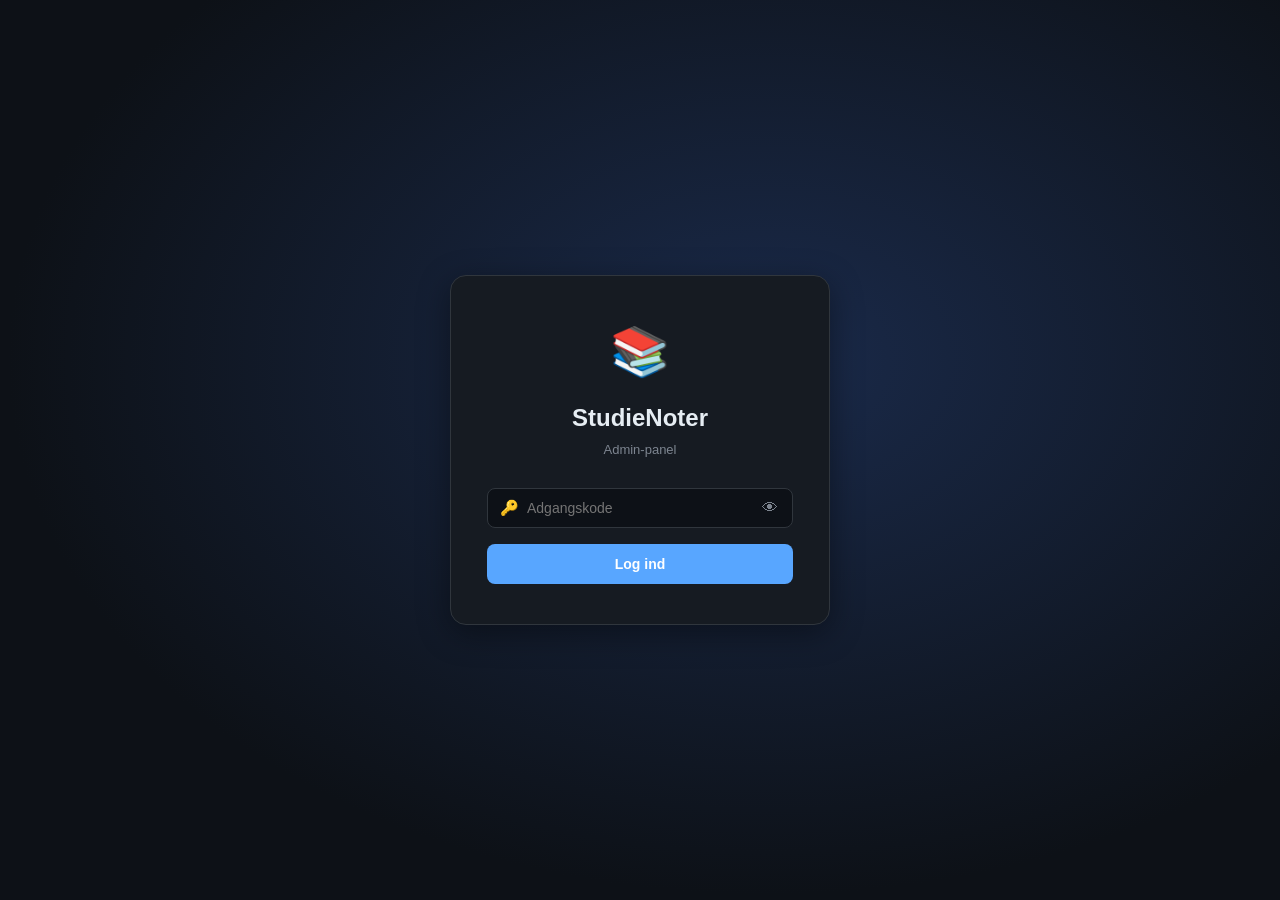
==== fagnoter/admin.html @ ea1ca8f3 "StudieNoter – fagnoter med analytics og admin-panel" ====
<!DOCTYPE html>
<html lang="da">
<head>
  <meta charset="UTF-8">
  <meta name="viewport" content="width=device-width, initial-scale=1.0">
  <title>StudieNoter Admin</title>
  <link rel="stylesheet" href="admin.css">
</head>
<body>

<!-- TOAST -->
<div id="toast-container"></div>

<!-- LOGIN -->
<div id="login-screen">
  <div class="login-bg"></div>
  <div class="login-card">
    <div class="login-icon">📚</div>
    <h1>StudieNoter</h1>
    <p>Admin-panel</p>
    <div class="login-field">
      <span class="field-icon">🔑</span>
      <input type="password" id="login-pass" placeholder="Adgangskode" autocomplete="current-password">
      <button id="toggle-pass" class="toggle-pass" type="button">👁</button>
    </div>
    <button id="login-btn">Log ind</button>
    <div id="login-error" class="login-error hidden">Forkert adgangskode – prøv igen</div>
  </div>
</div>

<!-- APP -->
<div id="app" class="hidden">

  <!-- HEADER -->
  <header class="topbar">
    <div class="topbar-left">
      <button id="menu-toggle" class="icon-btn" title="Menu">☰</button>
      <a href="index.html" class="brand">📚 <span>StudieNoter</span> <em>Admin</em></a>
    </div>
    <div class="topbar-right">
      <span id="note-count-badge" class="badge">0 noter</span>
      <a href="http://localhost:8080/fagnoter/index.html" target="_blank" class="topbar-btn">Siden ↗</a>
      <button id="btn-logout" class="topbar-btn">Log ud</button>
    </div>
  </header>

  <div class="layout">

    <!-- SIDEBAR -->
    <nav id="sidebar" class="sidebar">
      <div class="sidebar-section">
        <button class="nav-btn active" data-tab="add">
          <span class="nav-icon">✏️</span>
          <span class="nav-label">Tilføj note</span>
        </button>
        <button class="nav-btn" data-tab="notes">
          <span class="nav-icon">📋</span>
          <span class="nav-label">Mine noter</span>
          <span id="sidebar-count" class="nav-count">0</span>
        </button>
        <button class="nav-btn" data-tab="stats">
          <span class="nav-icon">📊</span>
          <span class="nav-label">Statistik</span>
        </button>
        <button class="nav-btn" data-tab="analytics">
          <span class="nav-icon">👁</span>
          <span class="nav-label">Besøgslog</span>
        </button>
        <button class="nav-btn" data-tab="settings">
          <span class="nav-icon">⚙️</span>
          <span class="nav-label">Indstillinger</span>
        </button>
      </div>

      <div class="sidebar-subjects">
        <p class="sidebar-heading">Hurtig-filter</p>
        <button class="subj-btn active" data-subject="all">Alle fag</button>
        <button class="subj-btn" data-subject="matematik" style="--c:#2563eb">🔢 Matematik</button>
        <button class="subj-btn" data-subject="dansk" style="--c:#059669">📖 Dansk</button>
        <button class="subj-btn" data-subject="engelsk" style="--c:#dc2626">🇬🇧 Engelsk</button>
        <button class="subj-btn" data-subject="tysk" style="--c:#b45309">🇩🇪 Tysk</button>
        <button class="subj-btn" data-subject="fysik-kemi" style="--c:#7c3aed">⚛️ Fysik/Kemi</button>
        <button class="subj-btn" data-subject="biologi" style="--c:#10b981">🌱 Biologi</button>
        <button class="subj-btn" data-subject="geografi" style="--c:#0891b2">🌍 Geografi</button>
        <button class="subj-btn" data-subject="historie" style="--c:#ea580c">📜 Historie</button>
        <button class="subj-btn" data-subject="samfundsfag" style="--c:#e11d48">🏛️ Samfundsfag</button>
        <button class="subj-btn" data-subject="informatik" style="--c:#475569">💻 Informatik</button>
      </div>
    </nav>

    <!-- MAIN -->
    <main class="main">

      <!-- ── TAB: TILFØJ ── -->
      <section id="tab-add" class="panel">
        <div class="panel-header">
          <div>
            <h2 id="form-heading">Ny note</h2>
            <p class="panel-sub">Udfyld felterne og gem – noten vises straks på siden</p>
          </div>
          <button id="btn-clear-form" class="ghost-btn">✕ Ryd formular</button>
        </div>

        <!-- META ROW -->
        <div class="meta-grid">
          <div class="field-group">
            <label>Fag</label>
            <select id="f-subject" class="field-select">
              <option value="matematik">🔢 Matematik</option>
              <option value="dansk">📖 Dansk</option>
              <option value="engelsk">🇬🇧 Engelsk</option>
              <option value="tysk">🇩🇪 Tysk</option>
              <option value="fysik-kemi">⚛️ Fysik/Kemi</option>
              <option value="biologi">🌱 Biologi</option>
              <option value="geografi">🌍 Geografi</option>
              <option value="historie">📜 Historie</option>
              <option value="samfundsfag">🏛️ Samfundsfag</option>
              <option value="informatik">💻 Informatik</option>
            </select>
          </div>
          <div class="field-group">
            <label>Niveau</label>
            <select id="f-level" class="field-select">
              <option value="0-3">🎒 0–3. klasse</option>
              <option value="4-6">📓 4–6. klasse</option>
              <option value="7-9">📖 7–9. klasse</option>
              <option value="10">🏫 10. klasse</option>
              <option value="gym">🎓 Gymnasium</option>
              <option value="uni">🏛️ Videregående</option>
            </select>
          </div>
          <div class="field-group" style="flex:3">
            <label>Titel</label>
            <input type="text" id="f-title" class="field-input" placeholder="F.eks. Pythagoras' sætning" maxlength="80">
          </div>
          <div class="field-group icon-group">
            <label>Ikon</label>
            <input type="text" id="f-icon" class="field-input icon-input" placeholder="📐" maxlength="4">
            <div class="icon-picker" id="icon-picker">
              <div class="icon-picker-grid" id="icon-grid"></div>
            </div>
          </div>
        </div>

        <div class="field-group">
          <label>Tags <small>(komma-separeret, f.eks. "geometri, trekant")</small></label>
          <input type="text" id="f-tags" class="field-input" placeholder="tag1, tag2, tag3">
        </div>

        <!-- SPLIT EDITOR -->
        <div class="editor-wrap">
          <div class="editor-pane">
            <div class="editor-header">
              <span>HTML-indhold</span>
              <div class="toolbar">
                <button class="tb" title="Definition-boks" data-insert="def">📘 Def</button>
                <button class="tb" title="Formel-boks" data-insert="formula">🧮 Formel</button>
                <button class="tb" title="Eksempel-boks" data-insert="example">💡 Eks</button>
                <div class="tb-sep"></div>
                <button class="tb" title="Fed tekst" data-insert="bold"><b>B</b></button>
                <button class="tb" title="Kursiv" data-insert="em"><i>I</i></button>
                <button class="tb" title="Afsnit" data-insert="p">¶</button>
                <button class="tb" title="Liste" data-insert="ul">≡</button>
                <div class="tb-sep"></div>
                <button class="tb tb-clear" id="tb-clear-body" title="Ryd indhold">✕</button>
              </div>
            </div>
            <textarea id="f-body" class="editor-textarea" placeholder="Brug toolbar-knapperne ovenfor til at indsætte bokse, eller skriv HTML direkte…" spellcheck="false"></textarea>
            <div class="editor-footer">
              <span id="char-count">0 tegn</span>
              <span id="line-count">0 linjer</span>
            </div>
          </div>

          <div class="preview-pane">
            <div class="editor-header">
              <span>Live forhåndsvisning</span>
              <div id="preview-subject-badge" class="preview-badge"></div>
            </div>
            <div id="preview-content" class="preview-content">
              <div class="preview-empty">
                <span>👀</span>
                <p>Forhåndsvisning vises her når du skriver indhold</p>
              </div>
            </div>
          </div>
        </div>

        <div class="save-row">
          <button id="btn-save-note" class="save-btn">
            <span class="save-btn-icon">💾</span>
            <span class="save-btn-text">Gem note</span>
          </button>
          <div id="save-status" class="save-status hidden"></div>
        </div>
      </section>

      <!-- ── TAB: NOTER ── -->
      <section id="tab-notes" class="panel hidden">
        <div class="panel-header">
          <div>
            <h2>Mine noter</h2>
            <p class="panel-sub" id="notes-subtitle">Alle dine tilføjede noter</p>
          </div>
          <div class="notes-actions">
            <div class="search-wrap">
              <span>🔍</span>
              <input type="search" id="notes-search" class="search-input" placeholder="Søg i noter…">
            </div>
            <button id="btn-export" class="ghost-btn">⬇ Eksporter JS</button>
          </div>
        </div>
        <div id="notes-list" class="notes-grid"></div>
      </section>

      <!-- ── TAB: STATISTIK ── -->
      <section id="tab-stats" class="panel hidden">
        <div class="panel-header">
          <div>
            <h2>Statistik</h2>
            <p class="panel-sub">Oversigt over dine noter per fag og niveau</p>
          </div>
        </div>
        <div id="stats-content"></div>
      </section>

      <!-- ── TAB: BESØGSLOG ── -->
      <section id="tab-analytics" class="panel hidden">
        <div class="panel-header">
          <div>
            <h2>Besøgslog</h2>
            <p class="panel-sub">Live data fra alle besøgende på siden</p>
          </div>
          <div style="display:flex;gap:8px;align-items:center">
            <span id="log-age" class="badge"></span>
            <button id="btn-refresh-log" class="ghost-btn">↺ Opdater</button>
            <button id="btn-clear-log" class="ghost-btn" style="color:var(--danger)">🗑 Ryd log</button>
          </div>
        </div>
        <div id="analytics-content">
          <div class="log-loading">Henter data…</div>
        </div>
      </section>

      <!-- ── TAB: INDSTILLINGER ── -->
      <section id="tab-settings" class="panel hidden">
        <div class="panel-header">
          <div>
            <h2>Indstillinger</h2>
            <p class="panel-sub">Administrer kode og data</p>
          </div>
        </div>
        <div class="settings-grid">
          <div class="settings-card">
            <h3>🔑 Skift adgangskode</h3>
            <div class="field-group"><label>Nuværende kode</label><input type="password" id="s-old" class="field-input"></div>
            <div class="field-group"><label>Ny kode</label><input type="password" id="s-new" class="field-input"></div>
            <div class="field-group"><label>Bekræft ny kode</label><input type="password" id="s-confirm" class="field-input"></div>
            <button id="btn-change-pass" class="primary-btn">Skift kode</button>
            <div id="pass-feedback" class="pass-feedback hidden"></div>
          </div>
          <div class="settings-card">
            <h3>🗄 Data</h3>
            <p class="settings-desc">Dine noter er gemt lokalt i browseren. Eksporter dem som backup.</p>
            <button id="btn-export2" class="ghost-btn" style="margin-bottom:10px">⬇ Eksporter alle noter</button>
            <hr style="border-color:var(--border);margin:16px 0">
            <h4 style="color:var(--danger);margin-bottom:8px">Farezone</h4>
            <button id="btn-clear-all" class="danger-btn">🗑 Slet alle egne noter</button>
          </div>
          <div class="settings-card">
            <h3>📎 Links</h3>
            <p class="settings-desc">Hurtig navigation til siden.</p>
            <a href="http://localhost:8080/fagnoter/index.html" target="_blank" class="link-item">📚 Åbn StudieNoter</a>
            <a href="http://localhost:8080/fagnoter/index.html" target="_blank" class="link-item">🎓 Matematik-noter</a>
          </div>
        </div>
      </section>

    </main>
  </div>
</div>

<script src="admin.js"></script>
</body>
</html>
---- fagnoter/admin.css ----
/* ── Reset & Base ───────────────────────────────────────────────────────── */
*, *::before, *::after { box-sizing: border-box; margin: 0; padding: 0; }

:root {
  --bg:       #0d1117;
  --surface:  #161b22;
  --surface2: #1c2128;
  --border:   #30363d;
  --text:     #e6edf3;
  --muted:    #7d8590;
  --accent:   #58a6ff;
  --accent2:  #3fb950;
  --danger:   #f85149;
  --warn:     #d29922;
  --radius:   10px;
  --shadow:   0 8px 32px rgba(0,0,0,.4);
}

body {
  font-family: -apple-system, BlinkMacSystemFont, 'Segoe UI', sans-serif;
  font-size: 14px;
  background: var(--bg);
  color: var(--text);
  min-height: 100vh;
  line-height: 1.5;
}

/* ── Toast ──────────────────────────────────────────────────────────────── */
#toast-container {
  position: fixed;
  bottom: 24px;
  right: 24px;
  z-index: 9999;
  display: flex;
  flex-direction: column;
  gap: 8px;
  pointer-events: none;
}
.toast {
  padding: 12px 20px;
  border-radius: var(--radius);
  font-size: 13px;
  font-weight: 500;
  max-width: 340px;
  animation: slideIn .25s ease;
  pointer-events: all;
  box-shadow: var(--shadow);
}
.toast-ok  { background: #0d2d1a; border: 1px solid #238636; color: #3fb950; }
.toast-err { background: #2d0e0e; border: 1px solid #da3633; color: #f85149; }
.toast-info{ background: #0c1d2d; border: 1px solid #1f6feb; color: #58a6ff; }
@keyframes slideIn { from { opacity:0; transform:translateY(12px); } }

/* ── Login ──────────────────────────────────────────────────────────────── */
#login-screen {
  position: fixed; inset: 0;
  display: flex; align-items: center; justify-content: center;
  z-index: 100;
}
.login-bg {
  position: absolute; inset: 0;
  background: radial-gradient(ellipse at 60% 40%, #1a2a4a 0%, #0d1117 70%);
}
.login-card {
  position: relative;
  width: 380px;
  background: var(--surface);
  border: 1px solid var(--border);
  border-radius: 16px;
  padding: 40px 36px;
  box-shadow: var(--shadow);
  text-align: center;
  animation: fadeUp .4s ease;
}
@keyframes fadeUp { from { opacity:0; transform:translateY(20px); } }
.login-icon { font-size: 3rem; margin-bottom: 12px; display: block; }
.login-card h1 { font-size: 1.5rem; font-weight: 700; margin-bottom: 4px; }
.login-card p  { color: var(--muted); font-size: 13px; margin-bottom: 28px; }
.login-field {
  display: flex; align-items: center;
  background: var(--bg);
  border: 1px solid var(--border);
  border-radius: 8px;
  padding: 0 12px;
  margin-bottom: 12px;
  transition: border-color .2s;
}
.login-field:focus-within { border-color: var(--accent); }
.field-icon  { font-size: 15px; flex-shrink: 0; }
.toggle-pass { background:none; border:none; cursor:pointer; font-size:16px; padding:2px; color:var(--muted); }
.login-field input {
  flex: 1; background: none; border: none; outline: none;
  color: var(--text); font-size: 14px; padding: 11px 8px;
}
#login-btn {
  width: 100%; padding: 12px; border: none; border-radius: 8px;
  background: var(--accent); color: #fff;
  font-weight: 700; font-size: 14px; cursor: pointer;
  transition: opacity .2s, transform .1s;
  margin-top: 4px;
}
#login-btn:hover { opacity: .9; }
#login-btn:active { transform: scale(.98); }
.login-error {
  margin-top: 12px; padding: 8px 12px;
  background: #2d0e0e; border-radius: 6px;
  color: var(--danger); font-size: 12px;
}

/* ── App Shell ──────────────────────────────────────────────────────────── */
#app { display: flex; flex-direction: column; min-height: 100vh; }

/* ── Topbar ─────────────────────────────────────────────────────────────── */
.topbar {
  height: 52px; display: flex; align-items: center; justify-content: space-between;
  padding: 0 16px;
  background: var(--surface);
  border-bottom: 1px solid var(--border);
  position: sticky; top: 0; z-index: 50;
}
.topbar-left { display: flex; align-items: center; gap: 12px; }
.icon-btn {
  width: 32px; height: 32px; display: flex; align-items: center; justify-content: center;
  background: none; border: none; cursor: pointer; color: var(--muted);
  border-radius: 6px; font-size: 16px; transition: background .15s;
}
.icon-btn:hover { background: var(--surface2); }
.brand {
  text-decoration: none; color: var(--text); font-weight: 700; font-size: 15px;
  display: flex; align-items: center; gap: 6px;
}
.brand em { font-style: normal; font-size: 11px; padding: 2px 8px; background: var(--accent); color: #fff; border-radius: 20px; font-weight: 600; }
.topbar-right { display: flex; align-items: center; gap: 8px; }
.badge {
  font-size: 11px; padding: 3px 10px; background: var(--surface2);
  border: 1px solid var(--border); border-radius: 20px; color: var(--muted);
}
.topbar-btn {
  font-size: 12px; padding: 5px 12px; border-radius: 6px;
  border: 1px solid var(--border); background: none;
  color: var(--text); cursor: pointer; text-decoration: none;
  transition: background .15s;
}
.topbar-btn:hover { background: var(--surface2); }

/* ── Layout ─────────────────────────────────────────────────────────────── */
.layout { display: flex; flex: 1; overflow: hidden; height: calc(100vh - 52px); }

/* ── Sidebar ────────────────────────────────────────────────────────────── */
.sidebar {
  width: 220px; flex-shrink: 0;
  background: var(--surface);
  border-right: 1px solid var(--border);
  overflow-y: auto;
  display: flex; flex-direction: column;
  padding: 12px 8px;
  gap: 4px;
  transition: transform .25s;
}
.sidebar-section { display: flex; flex-direction: column; gap: 2px; margin-bottom: 16px; }
.nav-btn {
  display: flex; align-items: center; gap: 10px;
  padding: 8px 10px; border-radius: 8px;
  background: none; border: none; color: var(--muted);
  cursor: pointer; font-size: 13px; text-align: left; width: 100%;
  transition: all .15s;
}
.nav-btn:hover { background: var(--surface2); color: var(--text); }
.nav-btn.active { background: rgba(88,166,255,.12); color: var(--accent); }
.nav-icon  { font-size: 16px; flex-shrink: 0; }
.nav-label { flex: 1; font-weight: 500; }
.nav-count {
  font-size: 11px; min-width: 20px; height: 20px;
  display: flex; align-items: center; justify-content: center;
  background: var(--accent); color: #fff; border-radius: 10px; font-weight: 700;
}
.sidebar-heading { font-size: 10px; font-weight: 700; color: var(--muted); letter-spacing: .08em; text-transform: uppercase; padding: 4px 10px 8px; }
.sidebar-subjects { display: flex; flex-direction: column; gap: 2px; }
.subj-btn {
  padding: 6px 10px; border-radius: 6px; border: none;
  background: none; color: var(--muted); cursor: pointer;
  font-size: 12px; text-align: left; width: 100%;
  transition: all .15s;
}
.subj-btn:hover { background: var(--surface2); color: var(--text); }
.subj-btn.active { background: color-mix(in srgb, var(--c, var(--accent)) 15%, transparent); color: color-mix(in srgb, var(--c, var(--accent)) 100%, white 20%); font-weight: 600; }

/* ── Main ───────────────────────────────────────────────────────────────── */
.main { flex: 1; overflow-y: auto; padding: 24px; }

/* ── Panel ──────────────────────────────────────────────────────────────── */
.panel { max-width: 1100px; margin: 0 auto; }
.panel-header {
  display: flex; align-items: flex-start; justify-content: space-between;
  margin-bottom: 24px; gap: 16px; flex-wrap: wrap;
}
.panel-header h2 { font-size: 1.25rem; font-weight: 700; }
.panel-sub { color: var(--muted); font-size: 12px; margin-top: 3px; }

/* ── Form Fields ────────────────────────────────────────────────────────── */
.meta-grid {
  display: flex; gap: 12px; flex-wrap: wrap; margin-bottom: 14px;
}
.field-group { display: flex; flex-direction: column; gap: 5px; min-width: 120px; flex: 1; }
.field-group label { font-size: 12px; font-weight: 600; color: var(--muted); }
.field-group label small { font-weight: 400; font-size: 11px; }
.field-input, .field-select {
  background: var(--surface);
  border: 1px solid var(--border);
  border-radius: 8px;
  color: var(--text);
  padding: 8px 11px;
  font-size: 13px;
  font-family: inherit;
  width: 100%;
  transition: border-color .2s;
}
.field-input:focus, .field-select:focus {
  outline: none; border-color: var(--accent);
}
.field-select { cursor: pointer; }
.icon-group { position: relative; max-width: 90px; flex: 0 0 90px; }
.icon-input { font-size: 18px; text-align: center; cursor: pointer; }
.icon-picker {
  position: absolute; top: 100%; left: 0; z-index: 30;
  background: var(--surface2);
  border: 1px solid var(--border);
  border-radius: 10px;
  padding: 10px;
  box-shadow: var(--shadow);
  display: none;
  width: 220px;
}
.icon-picker.open { display: block; }
.icon-picker-grid {
  display: grid; grid-template-columns: repeat(7, 1fr); gap: 4px;
}
.icon-opt {
  font-size: 18px; padding: 5px; border-radius: 6px;
  border: none; background: none; cursor: pointer;
  text-align: center; line-height: 1; transition: background .1s;
}
.icon-opt:hover { background: var(--border); }

/* ── Split Editor ───────────────────────────────────────────────────────── */
.editor-wrap {
  display: grid; grid-template-columns: 1fr 1fr; gap: 12px;
  margin: 14px 0;
  border: 1px solid var(--border);
  border-radius: var(--radius);
  overflow: hidden;
}
.editor-pane, .preview-pane {
  display: flex; flex-direction: column;
  min-height: 340px;
}
.editor-pane { border-right: 1px solid var(--border); }
.editor-header {
  display: flex; align-items: center; justify-content: space-between;
  padding: 8px 12px;
  background: var(--surface);
  border-bottom: 1px solid var(--border);
  font-size: 11px; font-weight: 600;
  color: var(--muted); text-transform: uppercase; letter-spacing: .06em;
}
.toolbar { display: flex; align-items: center; gap: 3px; }
.tb {
  padding: 4px 8px; border-radius: 5px; border: none;
  background: none; color: var(--muted); cursor: pointer;
  font-size: 11px; font-weight: 600; transition: all .1s;
}
.tb:hover { background: var(--border); color: var(--text); }
.tb-sep { width: 1px; height: 14px; background: var(--border); margin: 0 3px; }
.tb-clear:hover { background: rgba(248,81,73,.15); color: var(--danger); }
.editor-textarea {
  flex: 1; padding: 14px; background: var(--bg);
  border: none; outline: none; resize: none;
  color: var(--text); font-family: 'Consolas', 'Monaco', monospace;
  font-size: 12.5px; line-height: 1.7;
}
.editor-footer {
  padding: 5px 12px; display: flex; gap: 16px;
  background: var(--surface); border-top: 1px solid var(--border);
  font-size: 11px; color: var(--muted);
}
.preview-content {
  flex: 1; padding: 16px; background: var(--bg); overflow-y: auto;
}
.preview-empty {
  height: 100%; display: flex; flex-direction: column;
  align-items: center; justify-content: center; gap: 8px;
  color: var(--muted); font-size: 13px; text-align: center;
}
.preview-empty span { font-size: 2rem; }
.preview-badge {
  font-size: 11px; padding: 2px 8px; border-radius: 20px;
  background: var(--surface2); color: var(--muted);
}

/* ── Save Row ───────────────────────────────────────────────────────────── */
.save-row { display: flex; align-items: center; gap: 14px; margin-top: 16px; }
.save-btn {
  display: flex; align-items: center; gap: 8px;
  padding: 11px 28px; border: none; border-radius: 8px;
  background: var(--accent); color: #fff;
  font-weight: 700; font-size: 14px; cursor: pointer;
  transition: opacity .15s, transform .1s;
}
.save-btn:hover { opacity: .9; }
.save-btn:active { transform: scale(.98); }
.save-status {
  font-size: 13px; padding: 6px 14px; border-radius: 6px;
  font-weight: 500;
}
.save-status.ok  { background:#0d2d1a; color:var(--accent2); border:1px solid #238636; }
.save-status.err { background:#2d0e0e; color:var(--danger);  border:1px solid #da3633; }

/* ── Buttons ────────────────────────────────────────────────────────────── */
.ghost-btn {
  padding: 7px 14px; border-radius: 7px; border: 1px solid var(--border);
  background: none; color: var(--text); cursor: pointer; font-size: 12px;
  transition: background .15s;
}
.ghost-btn:hover { background: var(--surface2); }
.primary-btn {
  padding: 9px 18px; border-radius: 7px; border: none;
  background: var(--accent); color: #fff; font-weight: 600;
  cursor: pointer; font-size: 13px; transition: opacity .15s;
}
.primary-btn:hover { opacity: .9; }
.danger-btn {
  padding: 9px 18px; border-radius: 7px; border: none;
  background: rgba(248,81,73,.12); color: var(--danger); font-weight: 600;
  border: 1px solid rgba(248,81,73,.3);
  cursor: pointer; font-size: 13px; transition: background .15s;
}
.danger-btn:hover { background: rgba(248,81,73,.2); }

/* ── Notes Grid ─────────────────────────────────────────────────────────── */
.notes-actions { display: flex; align-items: center; gap: 10px; }
.search-wrap {
  display: flex; align-items: center; gap: 8px;
  background: var(--surface);
  border: 1px solid var(--border);
  border-radius: 8px;
  padding: 0 10px;
  transition: border-color .2s;
}
.search-wrap:focus-within { border-color: var(--accent); }
.search-input {
  background: none; border: none; outline: none;
  color: var(--text); padding: 7px 0; font-size: 13px; width: 200px;
}
.notes-grid { display: flex; flex-direction: column; gap: 8px; }
.note-card {
  display: flex; align-items: center; gap: 14px;
  background: var(--surface); border: 1px solid var(--border);
  border-radius: 10px; padding: 12px 16px;
  transition: border-color .15s;
}
.note-card:hover { border-color: var(--accent); }
.note-icon { font-size: 1.5rem; flex-shrink: 0; }
.note-body { flex: 1; min-width: 0; }
.note-title { font-weight: 600; white-space: nowrap; overflow: hidden; text-overflow: ellipsis; }
.note-meta { font-size: 12px; color: var(--muted); margin-top: 2px; display: flex; gap: 8px; flex-wrap: wrap; }
.subj-pill {
  padding: 1px 8px; border-radius: 20px; font-size: 11px; font-weight: 600;
  background: color-mix(in srgb, var(--c, var(--accent)) 15%, transparent);
  color: color-mix(in srgb, var(--c, var(--accent)) 100%, white 20%);
}
.note-actions { display: flex; gap: 6px; flex-shrink: 0; }
.note-btn {
  padding: 5px 12px; border-radius: 6px; border: 1px solid var(--border);
  background: none; color: var(--text); cursor: pointer; font-size: 11px;
  transition: background .1s;
}
.note-btn:hover { background: var(--surface2); }
.note-btn-del { border-color: rgba(248,81,73,.3); color: var(--danger); }
.note-btn-del:hover { background: rgba(248,81,73,.12); }
.notes-empty {
  text-align: center; padding: 60px 20px; color: var(--muted);
}
.notes-empty span { font-size: 2.5rem; display: block; margin-bottom: 12px; }

/* ── Stats ──────────────────────────────────────────────────────────────── */
.stat-cards { display: grid; grid-template-columns: repeat(auto-fill, minmax(180px, 1fr)); gap: 12px; margin-bottom: 24px; }
.stat-card {
  background: var(--surface); border: 1px solid var(--border); border-radius: 10px;
  padding: 16px; display: flex; flex-direction: column; gap: 4px;
  border-left: 3px solid var(--c, var(--accent));
}
.stat-card-icon { font-size: 1.3rem; }
.stat-card-num  { font-size: 1.5rem; font-weight: 800; line-height: 1; }
.stat-card-label{ font-size: 12px; color: var(--muted); }
.stat-bar-row { display: flex; flex-direction: column; gap: 8px; }
.stat-bar-item { display: flex; align-items: center; gap: 10px; }
.stat-bar-label { font-size: 12px; width: 120px; flex-shrink: 0; color: var(--muted); }
.stat-bar-track { flex: 1; height: 6px; background: var(--surface2); border-radius: 3px; overflow: hidden; }
.stat-bar-fill  { height: 100%; border-radius: 3px; background: var(--c, var(--accent)); transition: width .4s ease; }
.stat-bar-num   { font-size: 11px; width: 24px; text-align: right; color: var(--muted); }

/* ── Settings ───────────────────────────────────────────────────────────── */
.settings-grid { display: grid; grid-template-columns: repeat(auto-fill, minmax(300px, 1fr)); gap: 16px; }
.settings-card {
  background: var(--surface); border: 1px solid var(--border);
  border-radius: 12px; padding: 20px; display: flex; flex-direction: column; gap: 12px;
}
.settings-card h3 { font-size: 14px; font-weight: 700; }
.settings-card h4 { font-size: 13px; font-weight: 600; }
.settings-desc { font-size: 12px; color: var(--muted); }
.pass-feedback { padding: 8px 12px; border-radius: 6px; font-size: 12px; }
.pass-feedback.ok  { background:#0d2d1a; color:var(--accent2); }
.pass-feedback.err { background:#2d0e0e; color:var(--danger); }
.link-item {
  display: block; padding: 8px 12px; border-radius: 7px;
  border: 1px solid var(--border); color: var(--accent);
  text-decoration: none; font-size: 13px;
  transition: background .15s;
}
.link-item:hover { background: var(--surface2); }

/* ── Utilities ──────────────────────────────────────────────────────────── */
.hidden { display: none !important; }

/* ── Scrollbar ──────────────────────────────────────────────────────────── */
::-webkit-scrollbar { width: 6px; }
::-webkit-scrollbar-track { background: transparent; }
::-webkit-scrollbar-thumb { background: var(--border); border-radius: 3px; }

/* ── Preview boxes (inherit from style.css) ─────────────────────────────── */
.preview-content .def-box {
  background: rgba(56,139,253,.08);
  border-left: 3px solid #388bfd;
  border-radius: 4px; padding: 10px 14px; margin: 8px 0; font-size: 13px;
}
.preview-content .formula-box {
  background: rgba(63,185,80,.08);
  border-left: 3px solid #3fb950;
  border-radius: 4px; padding: 10px 14px; margin: 8px 0;
  font-family: monospace; font-size: 13px;
}
.preview-content .example-box {
  background: rgba(210,153,34,.08);
  border-left: 3px solid #d29922;
  border-radius: 4px; padding: 10px 14px; margin: 8px 0; font-size: 13px;
}
.preview-content .ex-label {
  font-size: 10px; font-weight: 700; letter-spacing: .06em;
  background: #d29922; color: #0d1117;
  padding: 1px 6px; border-radius: 3px; margin-right: 8px;
}
.preview-content p { font-size: 13px; margin: 6px 0; }
.preview-content strong { font-weight: 700; }

/* ── Analytics ──────────────────────────────────────────────────────────── */
.log-loading, .log-empty {
  padding: 40px; text-align: center; color: var(--muted); font-size: 14px;
}
.log-error {
  padding: 20px; background: #2d0e0e; border: 1px solid #da3633;
  border-radius: 10px; color: var(--danger); font-size: 13px; line-height: 1.8;
}
.log-error code { display: block; margin-top: 8px; background: var(--bg); padding: 6px 10px; border-radius: 5px; color: var(--text); font-size: 12px; }
.analytics-grid { display: grid; grid-template-columns: 1fr 1fr; gap: 14px; }
.log-card {
  background: var(--surface); border: 1px solid var(--border);
  border-radius: 10px; padding: 16px;
}
.log-card h3 { font-size: 13px; font-weight: 700; margin-bottom: 14px; }
.no-data { color: var(--muted); font-size: 12px; font-style: italic; }

/* Day bars */
.day-bars { display: flex; align-items: flex-end; gap: 5px; height: 80px; }
.day-col  { display: flex; flex-direction: column; align-items: center; gap: 4px; flex: 1; }
.day-bar-wrap { flex: 1; display: flex; align-items: flex-end; width: 100%; }
.day-bar { width: 100%; background: var(--accent); border-radius: 3px 3px 0 0; min-height: 2px; transition: height .3s; }
.day-label { font-size: 9px; color: var(--muted); white-space: nowrap; }

/* Hour grid */
.hour-grid { display: grid; grid-template-columns: repeat(12, 1fr); gap: 3px; }
.hour-cell {
  aspect-ratio: 1; border-radius: 3px; font-size: 9px;
  display: flex; align-items: center; justify-content: center;
  color: var(--text); cursor: default;
}

/* Top list */
.top-list { display: flex; flex-direction: column; gap: 6px; }
.top-item { display: flex; align-items: center; gap: 8px; }
.top-rank { font-size: 11px; font-weight: 800; color: var(--muted); width: 16px; text-align: right; flex-shrink: 0; }
.top-name { flex: 1; font-size: 12px; overflow: hidden; text-overflow: ellipsis; white-space: nowrap; }
.top-num  { font-size: 11px; font-weight: 700; color: var(--accent); flex-shrink: 0; }

/* Event table */
.event-table { font-size: 12px; }
.event-row {
  display: grid;
  grid-template-columns: 90px 140px 1fr 60px 40px;
  padding: 6px 4px; border-bottom: 1px solid var(--border);
  gap: 8px; align-items: center;
}
.event-header { font-weight: 700; color: var(--muted); font-size: 10px; text-transform: uppercase; }
.event-time  { color: var(--muted); font-size: 11px; line-height: 1.4; }
.event-time small { font-size: 10px; }
.event-type  { font-size: 11px; }
.event-detail{ color: var(--text); overflow: hidden; text-overflow: ellipsis; white-space: nowrap; }
.event-sid   { font-family: monospace; font-size: 10px; color: var(--muted); }
.event-ua    { text-align: center; }

/* ── Responsive ─────────────────────────────────────────────────────────── */
@media (max-width: 800px) {
  .sidebar { position: fixed; left: 0; top: 52px; bottom: 0; z-index: 40; transform: translateX(-100%); }
  .sidebar.open { transform: translateX(0); }
  .editor-wrap { grid-template-columns: 1fr; }
  .editor-pane { border-right: none; border-bottom: 1px solid var(--border); }
  .meta-grid { flex-direction: column; }
  .settings-grid { grid-template-columns: 1fr; }
}
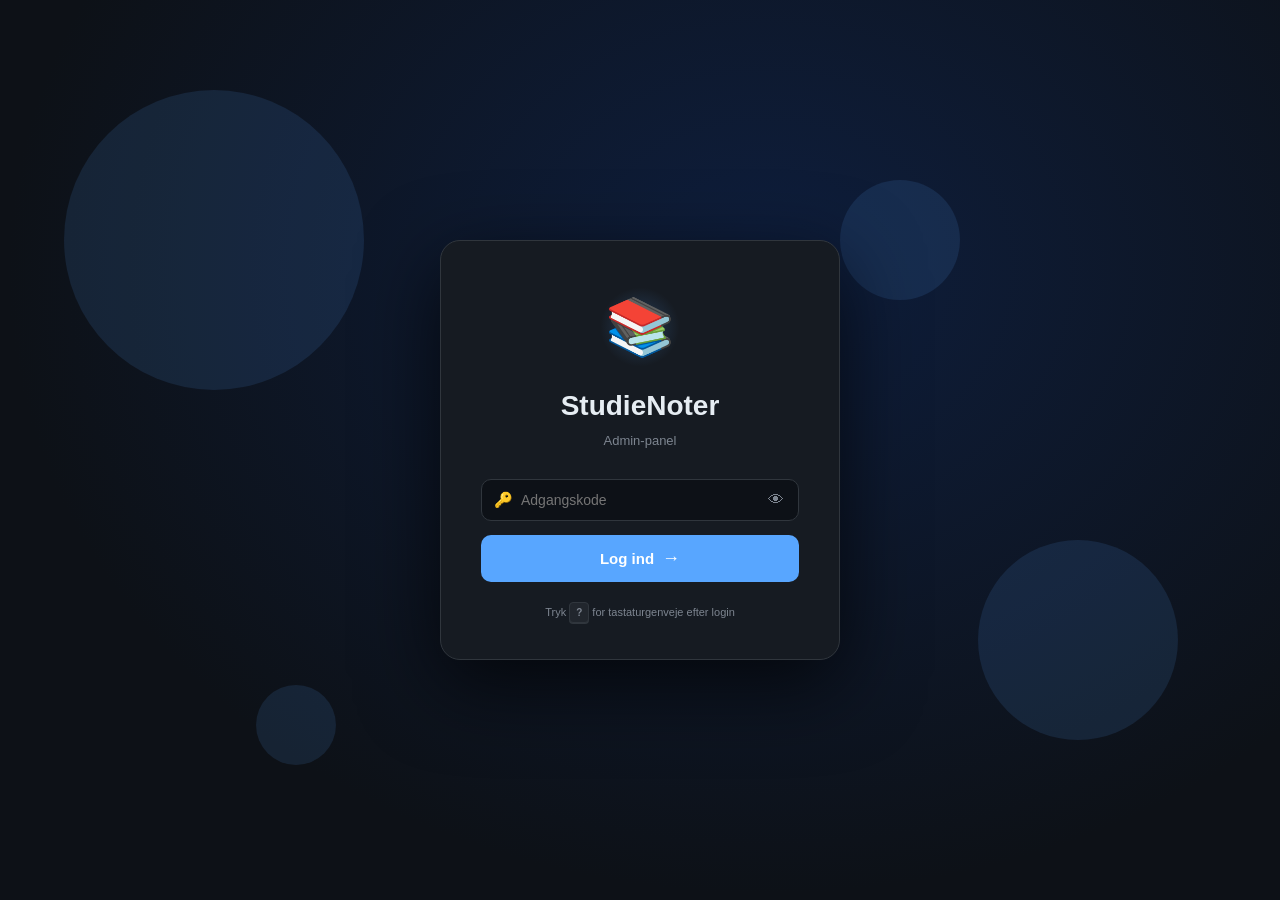
==== commit e700b951: "Opgraderet admin-panel og matematik 7-9 forklaringer" ====
--- a/fagnoter/admin.html
+++ b/fagnoter/admin.html
@@ -11,36 +11,108 @@
 <!-- TOAST -->
 <div id="toast-container"></div>
 
+<!-- KEYBOARD SHORTCUTS MODAL -->
+<div id="shortcuts-modal" class="modal-overlay hidden" onclick="closeShortcuts(event)">
+  <div class="modal-card shortcuts-card">
+    <div class="modal-header">
+      <h3>⌨️ Tastaturgenveje</h3>
+      <button class="modal-close" onclick="closeShortcutsBtn()">✕</button>
+    </div>
+    <div class="shortcuts-grid">
+      <div class="shortcut-group">
+        <div class="shortcut-group-title">Editor</div>
+        <div class="shortcut-item"><kbd>Ctrl</kbd><kbd>S</kbd><span>Gem note</span></div>
+        <div class="shortcut-item"><kbd>Ctrl</kbd><kbd>B</kbd><span>Fed tekst</span></div>
+        <div class="shortcut-item"><kbd>Ctrl</kbd><kbd>I</kbd><span>Kursiv</span></div>
+        <div class="shortcut-item"><kbd>Ctrl</kbd><kbd>P</kbd><span>Fullscreen preview</span></div>
+        <div class="shortcut-item"><kbd>Esc</kbd><span>Luk fullscreen</span></div>
+      </div>
+      <div class="shortcut-group">
+        <div class="shortcut-group-title">Navigation</div>
+        <div class="shortcut-item"><kbd>Ctrl</kbd><kbd>K</kbd><span>Command palette</span></div>
+        <div class="shortcut-item"><kbd>?</kbd><span>Vis genveje</span></div>
+        <div class="shortcut-item"><kbd>Ctrl</kbd><kbd>1</kbd><span>Dashboard</span></div>
+        <div class="shortcut-item"><kbd>Ctrl</kbd><kbd>2</kbd><span>Tilføj note</span></div>
+        <div class="shortcut-item"><kbd>Ctrl</kbd><kbd>3</kbd><span>Mine noter</span></div>
+      </div>
+    </div>
+  </div>
+</div>
+
+<!-- COMMAND PALETTE -->
+<div id="command-palette" class="modal-overlay hidden" onclick="closePalette(event)">
+  <div class="palette-card">
+    <div class="palette-search-wrap">
+      <span class="palette-icon">⌘</span>
+      <input type="text" id="palette-input" class="palette-input" placeholder="Søg noter, handlinger…" autocomplete="off">
+      <kbd class="palette-esc">Esc</kbd>
+    </div>
+    <div id="palette-results" class="palette-results"></div>
+  </div>
+</div>
+
+<!-- FULLSCREEN PREVIEW -->
+<div id="fullscreen-overlay" class="fullscreen-overlay hidden">
+  <div class="fullscreen-topbar">
+    <span id="fullscreen-title" class="fullscreen-title">Preview</span>
+    <button onclick="closeFullscreen()" class="fullscreen-close">✕ Luk <kbd>Esc</kbd></button>
+  </div>
+  <div id="fullscreen-content" class="fullscreen-content"></div>
+</div>
+
 <!-- LOGIN -->
 <div id="login-screen">
-  <div class="login-bg"></div>
+  <div class="login-bg">
+    <div class="login-particles">
+      <span></span><span></span><span></span><span></span><span></span>
+    </div>
+  </div>
   <div class="login-card">
-    <div class="login-icon">📚</div>
+    <div class="login-logo">
+      <span class="login-book">📚</span>
+      <div class="login-logo-glow"></div>
+    </div>
     <h1>StudieNoter</h1>
-    <p>Admin-panel</p>
+    <p class="login-sub">Admin-panel</p>
     <div class="login-field">
       <span class="field-icon">🔑</span>
       <input type="password" id="login-pass" placeholder="Adgangskode" autocomplete="current-password">
       <button id="toggle-pass" class="toggle-pass" type="button">👁</button>
     </div>
-    <button id="login-btn">Log ind</button>
+    <button id="login-btn" class="login-btn">
+      <span>Log ind</span>
+      <span class="login-btn-arrow">→</span>
+    </button>
     <div id="login-error" class="login-error hidden">Forkert adgangskode – prøv igen</div>
+    <p class="login-hint">Tryk <kbd>?</kbd> for tastaturgenveje efter login</p>
   </div>
 </div>
 
 <!-- APP -->
 <div id="app" class="hidden">
 
-  <!-- HEADER -->
+  <!-- TOPBAR -->
   <header class="topbar">
     <div class="topbar-left">
       <button id="menu-toggle" class="icon-btn" title="Menu">☰</button>
-      <a href="index.html" class="brand">📚 <span>StudieNoter</span> <em>Admin</em></a>
+      <a href="index.html" class="brand">
+        <span class="brand-icon">📚</span>
+        <span>Studie<strong>Noter</strong></span>
+        <em>Admin</em>
+      </a>
+    </div>
+    <div class="topbar-center">
+      <button class="palette-trigger" onclick="openPalette()" title="Ctrl+K">
+        <span>⌘ Søg noter og handlinger…</span>
+        <kbd>Ctrl K</kbd>
+      </button>
     </div>
     <div class="topbar-right">
+      <span id="draft-badge" class="draft-badge hidden">● Kladde gemt</span>
       <span id="note-count-badge" class="badge">0 noter</span>
-      <a href="http://localhost:8080/fagnoter/index.html" target="_blank" class="topbar-btn">Siden ↗</a>
-      <button id="btn-logout" class="topbar-btn">Log ud</button>
+      <a href="index.html" target="_blank" class="topbar-btn">↗ Se side</a>
+      <button class="icon-btn" title="Tastaturgenveje (?)" onclick="openShortcuts()">⌨️</button>
+      <button id="btn-logout" class="topbar-btn danger">Log ud</button>
     </div>
   </header>
 
@@ -49,7 +121,11 @@
     <!-- SIDEBAR -->
     <nav id="sidebar" class="sidebar">
       <div class="sidebar-section">
-        <button class="nav-btn active" data-tab="add">
+        <button class="nav-btn active" data-tab="dashboard">
+          <span class="nav-icon">🏠</span>
+          <span class="nav-label">Dashboard</span>
+        </button>
+        <button class="nav-btn" data-tab="add">
           <span class="nav-icon">✏️</span>
           <span class="nav-label">Tilføj note</span>
         </button>
@@ -86,19 +162,34 @@
         <button class="subj-btn" data-subject="samfundsfag" style="--c:#e11d48">🏛️ Samfundsfag</button>
         <button class="subj-btn" data-subject="informatik" style="--c:#475569">💻 Informatik</button>
       </div>
+
+      <div class="sidebar-footer">
+        <button class="quick-add-btn" onclick="switchTab('add')">
+          <span>+</span> Ny note
+        </button>
+      </div>
     </nav>
 
     <!-- MAIN -->
     <main class="main">
 
+      <!-- ── TAB: DASHBOARD ── -->
+      <section id="tab-dashboard" class="panel">
+        <div id="dashboard-content"></div>
+      </section>
+
       <!-- ── TAB: TILFØJ ── -->
-      <section id="tab-add" class="panel">
+      <section id="tab-add" class="panel hidden">
         <div class="panel-header">
           <div>
             <h2 id="form-heading">Ny note</h2>
-            <p class="panel-sub">Udfyld felterne og gem – noten vises straks på siden</p>
-          </div>
-          <button id="btn-clear-form" class="ghost-btn">✕ Ryd formular</button>
+            <p class="panel-sub">Udfyld felterne og tryk <kbd class="inline-kbd">Ctrl+S</kbd> for at gemme</p>
+          </div>
+          <div style="display:flex;gap:8px;align-items:center">
+            <span id="autosave-status" class="autosave-status hidden">💾 Kladde</span>
+            <button id="btn-fullscreen" class="ghost-btn" title="Ctrl+P" onclick="openFullscreen()">⛶ Fullscreen</button>
+            <button id="btn-clear-form" class="ghost-btn">✕ Ryd</button>
+          </div>
         </div>
 
         <!-- META ROW -->
@@ -142,45 +233,68 @@
           </div>
         </div>
 
-        <div class="field-group">
-          <label>Tags <small>(komma-separeret, f.eks. "geometri, trekant")</small></label>
-          <input type="text" id="f-tags" class="field-input" placeholder="tag1, tag2, tag3">
+        <div class="field-group" style="margin-bottom:14px">
+          <label>Tags <small>(komma-separeret)</small></label>
+          <input type="text" id="f-tags" class="field-input" placeholder="tag1, tag2, tag3" id="f-tags" list="tags-suggestions">
+          <datalist id="tags-suggestions"></datalist>
         </div>
 
         <!-- SPLIT EDITOR -->
         <div class="editor-wrap">
           <div class="editor-pane">
             <div class="editor-header">
-              <span>HTML-indhold</span>
+              <span class="editor-title">HTML-indhold</span>
               <div class="toolbar">
-                <button class="tb" title="Definition-boks" data-insert="def">📘 Def</button>
-                <button class="tb" title="Formel-boks" data-insert="formula">🧮 Formel</button>
-                <button class="tb" title="Eksempel-boks" data-insert="example">💡 Eks</button>
+                <div class="tb-group">
+                  <button class="tb tb-block" title="Definition-boks" data-insert="def">📘 Def</button>
+                  <button class="tb tb-block" title="Formel-boks" data-insert="formula">🧮 Formel</button>
+                  <button class="tb tb-block" title="Eksempel-boks" data-insert="example">💡 Eks</button>
+                </div>
                 <div class="tb-sep"></div>
-                <button class="tb" title="Fed tekst" data-insert="bold"><b>B</b></button>
-                <button class="tb" title="Kursiv" data-insert="em"><i>I</i></button>
-                <button class="tb" title="Afsnit" data-insert="p">¶</button>
-                <button class="tb" title="Liste" data-insert="ul">≡</button>
+                <div class="tb-group">
+                  <button class="tb" title="Tip (gul)" data-insert="tip">💡 Tip</button>
+                  <button class="tb" title="Advarsel (rød)" data-insert="warning">⚠️ Fejl</button>
+                  <button class="tb" title="Til eksamen (orange)" data-insert="exam">🎯 Eks</button>
+                  <button class="tb" title="Vidste du (grøn)" data-insert="funfact">🧠 Fun</button>
+                  <button class="tb" title="Husk (blå)" data-insert="note">📌 Husk</button>
+                </div>
                 <div class="tb-sep"></div>
-                <button class="tb tb-clear" id="tb-clear-body" title="Ryd indhold">✕</button>
+                <div class="tb-group">
+                  <button class="tb" title="Trin-for-trin" data-insert="steps">🔢 Trin</button>
+                  <button class="tb" title="Tabel" data-insert="table">▦ Tabel</button>
+                  <button class="tb" title="Afsnit" data-insert="p">¶ P</button>
+                </div>
+                <div class="tb-sep"></div>
+                <div class="tb-group">
+                  <button class="tb" title="Fed (Ctrl+B)" data-insert="bold"><b>B</b></button>
+                  <button class="tb" title="Kursiv (Ctrl+I)" data-insert="em"><i>I</i></button>
+                  <button class="tb" title="Liste" data-insert="ul">≡</button>
+                </div>
+                <div class="tb-sep"></div>
+                <button class="tb tb-clear" id="tb-clear-body" title="Ryd">✕</button>
               </div>
             </div>
-            <textarea id="f-body" class="editor-textarea" placeholder="Brug toolbar-knapperne ovenfor til at indsætte bokse, eller skriv HTML direkte…" spellcheck="false"></textarea>
+            <textarea id="f-body" class="editor-textarea" placeholder="Brug toolbar-knapperne ovenfor til at indsætte bokse, eller skriv HTML direkte…&#10;&#10;Ctrl+S for at gemme" spellcheck="false"></textarea>
             <div class="editor-footer">
               <span id="char-count">0 tegn</span>
+              <span id="word-count">0 ord</span>
               <span id="line-count">0 linjer</span>
+              <span class="editor-hint">Ctrl+B fed · Ctrl+I kursiv · Ctrl+S gem</span>
             </div>
           </div>
 
           <div class="preview-pane">
             <div class="editor-header">
-              <span>Live forhåndsvisning</span>
-              <div id="preview-subject-badge" class="preview-badge"></div>
+              <span class="editor-title">Live forhåndsvisning</span>
+              <div style="display:flex;align-items:center;gap:8px">
+                <div id="preview-subject-badge" class="preview-badge"></div>
+                <button class="tb" title="Fullscreen (Ctrl+P)" onclick="openFullscreen()">⛶</button>
+              </div>
             </div>
             <div id="preview-content" class="preview-content">
               <div class="preview-empty">
                 <span>👀</span>
-                <p>Forhåndsvisning vises her når du skriver indhold</p>
+                <p>Forhåndsvisning vises her<br>når du skriver indhold</p>
               </div>
             </div>
           </div>
@@ -190,6 +304,7 @@
           <button id="btn-save-note" class="save-btn">
             <span class="save-btn-icon">💾</span>
             <span class="save-btn-text">Gem note</span>
+            <kbd class="save-kbd">Ctrl+S</kbd>
           </button>
           <div id="save-status" class="save-status hidden"></div>
         </div>
@@ -205,9 +320,17 @@
           <div class="notes-actions">
             <div class="search-wrap">
               <span>🔍</span>
-              <input type="search" id="notes-search" class="search-input" placeholder="Søg i noter…">
-            </div>
-            <button id="btn-export" class="ghost-btn">⬇ Eksporter JS</button>
+              <input type="search" id="notes-search" class="search-input" placeholder="Søg noter…">
+            </div>
+            <select id="notes-sort" class="field-select" style="width:auto;padding:6px 10px;font-size:12px">
+              <option value="newest">Nyeste først</option>
+              <option value="oldest">Ældste først</option>
+              <option value="alpha">A–Z</option>
+              <option value="subject">Fag</option>
+            </select>
+            <button id="btn-export" class="ghost-btn">⬇ Eksporter</button>
+            <button id="btn-import-trigger" class="ghost-btn">⬆ Importer</button>
+            <input type="file" id="import-file" accept=".json" style="display:none">
           </div>
         </div>
         <div id="notes-list" class="notes-grid"></div>
@@ -229,11 +352,12 @@
         <div class="panel-header">
           <div>
             <h2>Besøgslog</h2>
-            <p class="panel-sub">Live data fra alle besøgende på siden</p>
+            <p class="panel-sub">Live data fra alle besøgende</p>
           </div>
           <div style="display:flex;gap:8px;align-items:center">
             <span id="log-age" class="badge"></span>
             <button id="btn-refresh-log" class="ghost-btn">↺ Opdater</button>
+            <button id="btn-export-csv" class="ghost-btn">⬇ CSV</button>
             <button id="btn-clear-log" class="ghost-btn" style="color:var(--danger)">🗑 Ryd log</button>
           </div>
         </div>
@@ -260,18 +384,39 @@
             <div id="pass-feedback" class="pass-feedback hidden"></div>
           </div>
           <div class="settings-card">
-            <h3>🗄 Data</h3>
-            <p class="settings-desc">Dine noter er gemt lokalt i browseren. Eksporter dem som backup.</p>
-            <button id="btn-export2" class="ghost-btn" style="margin-bottom:10px">⬇ Eksporter alle noter</button>
-            <hr style="border-color:var(--border);margin:16px 0">
-            <h4 style="color:var(--danger);margin-bottom:8px">Farezone</h4>
+            <h3>🗄 Data backup</h3>
+            <p class="settings-desc">Eksporter eller importer dine noter. Filformatet er JSON.</p>
+            <div class="settings-btn-row">
+              <button id="btn-export2" class="ghost-btn">⬇ Eksporter JSON</button>
+              <button id="btn-export-js" class="ghost-btn">⬇ Eksporter JS</button>
+            </div>
+            <div class="settings-import-area" id="import-drop-zone">
+              <span class="import-icon">⬆</span>
+              <p>Træk en JSON-fil hertil eller</p>
+              <button class="ghost-btn" onclick="document.getElementById('import-file2').click()">Vælg fil</button>
+              <input type="file" id="import-file2" accept=".json" style="display:none">
+            </div>
+            <hr class="settings-hr">
+            <h4 class="danger-label">Farezone</h4>
             <button id="btn-clear-all" class="danger-btn">🗑 Slet alle egne noter</button>
           </div>
           <div class="settings-card">
-            <h3>📎 Links</h3>
-            <p class="settings-desc">Hurtig navigation til siden.</p>
-            <a href="http://localhost:8080/fagnoter/index.html" target="_blank" class="link-item">📚 Åbn StudieNoter</a>
-            <a href="http://localhost:8080/fagnoter/index.html" target="_blank" class="link-item">🎓 Matematik-noter</a>
+            <h3>⌨️ Tastaturgenveje</h3>
+            <p class="settings-desc">Hurtig reference til alle genveje i admin-panelet.</p>
+            <button class="ghost-btn" onclick="openShortcuts()" style="margin-bottom:8px">Vis alle genveje</button>
+            <div class="shortcut-mini-list">
+              <div class="shortcut-mini"><kbd>Ctrl</kbd><kbd>S</kbd><span>Gem note</span></div>
+              <div class="shortcut-mini"><kbd>Ctrl</kbd><kbd>K</kbd><span>Command palette</span></div>
+              <div class="shortcut-mini"><kbd>Ctrl</kbd><kbd>P</kbd><span>Fullscreen preview</span></div>
+              <div class="shortcut-mini"><kbd>?</kbd><span>Vis genveje</span></div>
+            </div>
+          </div>
+          <div class="settings-card">
+            <h3>📎 Hurtige links</h3>
+            <p class="settings-desc">Navigation til siden og nøglefunktioner.</p>
+            <a href="index.html" target="_blank" class="link-item">📚 Åbn StudieNoter</a>
+            <a href="privacy.html" target="_blank" class="link-item">🔒 Privatlivspolitik</a>
+            <button class="link-item link-item-btn" onclick="switchTab('analytics')">👁 Besøgslog</button>
           </div>
         </div>
       </section>
--- a/fagnoter/admin.css
+++ b/fagnoter/admin.css
@@ -5,6 +5,7 @@
   --bg:       #0d1117;
   --surface:  #161b22;
   --surface2: #1c2128;
+  --surface3: #21262d;
   --border:   #30363d;
   --text:     #e6edf3;
   --muted:    #7d8590;
@@ -12,8 +13,11 @@
   --accent2:  #3fb950;
   --danger:   #f85149;
   --warn:     #d29922;
+  --purple:   #a371f7;
+  --orange:   #f0883e;
   --radius:   10px;
-  --shadow:   0 8px 32px rgba(0,0,0,.4);
+  --shadow:   0 8px 32px rgba(0,0,0,.5);
+  --shadow-sm: 0 2px 8px rgba(0,0,0,.3);
 }
 
 body {
@@ -27,114 +31,249 @@
 
 /* ── Toast ──────────────────────────────────────────────────────────────── */
 #toast-container {
-  position: fixed;
-  bottom: 24px;
-  right: 24px;
-  z-index: 9999;
-  display: flex;
-  flex-direction: column;
-  gap: 8px;
-  pointer-events: none;
+  position: fixed; bottom: 24px; right: 24px; z-index: 9999;
+  display: flex; flex-direction: column; gap: 8px; pointer-events: none;
 }
 .toast {
-  padding: 12px 20px;
-  border-radius: var(--radius);
-  font-size: 13px;
-  font-weight: 500;
-  max-width: 340px;
-  animation: slideIn .25s ease;
-  pointer-events: all;
+  padding: 12px 20px; border-radius: var(--radius); font-size: 13px; font-weight: 500;
+  max-width: 340px; animation: slideIn .25s ease; pointer-events: all; box-shadow: var(--shadow);
+}
+.toast-ok   { background: #0d2d1a; border: 1px solid #238636; color: #3fb950; }
+.toast-err  { background: #2d0e0e; border: 1px solid #da3633; color: #f85149; }
+.toast-info { background: #0c1d2d; border: 1px solid #1f6feb; color: #58a6ff; }
+@keyframes slideIn { from { opacity:0; transform:translateY(12px); } }
+
+/* ── Modals ──────────────────────────────────────────────────────────────── */
+.modal-overlay {
+  position: fixed; inset: 0; z-index: 200;
+  background: rgba(0,0,0,.7);
+  display: flex; align-items: flex-start; justify-content: center;
+  padding-top: 80px;
+  backdrop-filter: blur(4px);
+  animation: fadeIn .15s ease;
+}
+@keyframes fadeIn { from { opacity: 0; } }
+.modal-card {
+  background: var(--surface);
+  border: 1px solid var(--border);
+  border-radius: 16px;
+  width: 500px;
+  max-width: 95vw;
   box-shadow: var(--shadow);
-}
-.toast-ok  { background: #0d2d1a; border: 1px solid #238636; color: #3fb950; }
-.toast-err { background: #2d0e0e; border: 1px solid #da3633; color: #f85149; }
-.toast-info{ background: #0c1d2d; border: 1px solid #1f6feb; color: #58a6ff; }
-@keyframes slideIn { from { opacity:0; transform:translateY(12px); } }
+  animation: scaleIn .18s ease;
+}
+@keyframes scaleIn { from { opacity:0; transform:scale(.95) translateY(-8px); } }
+.modal-header {
+  display: flex; align-items: center; justify-content: space-between;
+  padding: 16px 20px; border-bottom: 1px solid var(--border);
+}
+.modal-header h3 { font-size: 15px; font-weight: 700; }
+.modal-close {
+  background: none; border: none; color: var(--muted); cursor: pointer;
+  font-size: 18px; padding: 4px 8px; border-radius: 6px; transition: background .15s;
+}
+.modal-close:hover { background: var(--surface3); color: var(--text); }
+
+/* ── Keyboard Shortcuts ──────────────────────────────────────────────────── */
+.shortcuts-card .modal-header { padding-bottom: 16px; }
+.shortcuts-grid {
+  display: grid; grid-template-columns: 1fr 1fr; gap: 0;
+  padding: 20px;
+}
+.shortcut-group { display: flex; flex-direction: column; gap: 8px; padding: 0 12px 0 0; }
+.shortcut-group:last-child { border-left: 1px solid var(--border); padding: 0 0 0 20px; }
+.shortcut-group-title { font-size: 11px; font-weight: 700; text-transform: uppercase; letter-spacing: .08em; color: var(--muted); margin-bottom: 4px; }
+.shortcut-item { display: flex; align-items: center; gap: 6px; font-size: 12px; }
+.shortcut-item span { color: var(--muted); flex: 1; }
+.shortcut-mini-list { display: flex; flex-direction: column; gap: 6px; }
+.shortcut-mini { display: flex; align-items: center; gap: 6px; font-size: 12px; }
+.shortcut-mini span { color: var(--muted); flex: 1; }
+
+kbd {
+  display: inline-flex; align-items: center; justify-content: center;
+  padding: 2px 6px; border-radius: 4px; font-size: 10px; font-weight: 700;
+  font-family: -apple-system, sans-serif;
+  background: var(--surface3); border: 1px solid var(--border);
+  color: var(--muted); white-space: nowrap; min-width: 20px;
+  box-shadow: 0 1px 0 var(--border);
+}
+.inline-kbd { font-size: 11px; }
+
+/* ── Command Palette ─────────────────────────────────────────────────────── */
+.palette-card {
+  width: 600px; max-width: 95vw;
+  background: var(--surface);
+  border: 1px solid var(--border);
+  border-radius: 16px;
+  box-shadow: 0 24px 80px rgba(0,0,0,.7);
+  overflow: hidden;
+  animation: scaleIn .15s ease;
+}
+.palette-search-wrap {
+  display: flex; align-items: center; gap: 10px;
+  padding: 14px 16px;
+  border-bottom: 1px solid var(--border);
+}
+.palette-icon { font-size: 16px; color: var(--muted); flex-shrink: 0; }
+.palette-input {
+  flex: 1; background: none; border: none; outline: none;
+  color: var(--text); font-size: 15px; font-family: inherit;
+}
+.palette-input::placeholder { color: var(--muted); }
+.palette-esc { font-size: 10px; }
+.palette-results { max-height: 360px; overflow-y: auto; padding: 8px 0; }
+.palette-section-title { font-size: 10px; font-weight: 700; text-transform: uppercase; letter-spacing: .08em; color: var(--muted); padding: 8px 16px 4px; }
+.palette-item {
+  display: flex; align-items: center; gap: 8px;
+  padding: 10px 16px; cursor: pointer; transition: background .1s;
+}
+.palette-item:hover, .palette-item.active { background: rgba(88,166,255,.1); }
+.palette-item-label { flex: 1; font-size: 13px; }
+.palette-item-meta { font-size: 11px; }
+.palette-item-key { font-size: 10px; }
+.palette-empty { padding: 24px; text-align: center; color: var(--muted); font-size: 13px; }
+
+/* ── Fullscreen Preview ──────────────────────────────────────────────────── */
+.fullscreen-overlay {
+  position: fixed; inset: 0; z-index: 150;
+  background: #0d1117;
+  display: flex; flex-direction: column;
+  animation: fadeIn .15s ease;
+}
+.fullscreen-topbar {
+  display: flex; align-items: center; justify-content: space-between;
+  padding: 12px 24px;
+  background: var(--surface);
+  border-bottom: 1px solid var(--border);
+  flex-shrink: 0;
+}
+.fullscreen-title { font-weight: 700; font-size: 15px; }
+.fullscreen-close {
+  display: flex; align-items: center; gap: 8px;
+  padding: 6px 14px; border-radius: 7px; border: 1px solid var(--border);
+  background: none; color: var(--text); cursor: pointer; font-size: 13px;
+  transition: background .15s;
+}
+.fullscreen-close:hover { background: var(--surface2); }
+.fullscreen-content {
+  flex: 1; overflow-y: auto;
+  max-width: 760px; width: 100%; margin: 0 auto;
+  padding: 40px 24px;
+}
 
 /* ── Login ──────────────────────────────────────────────────────────────── */
 #login-screen {
   position: fixed; inset: 0;
   display: flex; align-items: center; justify-content: center;
-  z-index: 100;
+  z-index: 100; overflow: hidden;
 }
 .login-bg {
   position: absolute; inset: 0;
-  background: radial-gradient(ellipse at 60% 40%, #1a2a4a 0%, #0d1117 70%);
-}
+  background: radial-gradient(ellipse at 60% 30%, #0e1e3d 0%, #0d1117 70%);
+}
+.login-particles { position: absolute; inset: 0; overflow: hidden; }
+.login-particles span {
+  position: absolute; border-radius: 50%;
+  background: rgba(88,166,255,.12);
+  animation: float linear infinite;
+}
+.login-particles span:nth-child(1) { width:300px;height:300px;top:10%;left:5%;animation-duration:20s;animation-delay:-5s; }
+.login-particles span:nth-child(2) { width:200px;height:200px;top:60%;right:8%;animation-duration:25s;animation-delay:-10s; }
+.login-particles span:nth-child(3) { width:150px;height:150px;top:40%;left:40%;animation-duration:18s;animation-delay:-2s; }
+.login-particles span:nth-child(4) { width:80px;height:80px;bottom:15%;left:20%;animation-duration:15s;animation-delay:-7s; }
+.login-particles span:nth-child(5) { width:120px;height:120px;top:20%;right:25%;animation-duration:22s;animation-delay:-14s; }
+@keyframes float { 0%,100% { transform: translateY(0) scale(1); } 50% { transform: translateY(-30px) scale(1.05); } }
+
 .login-card {
-  position: relative;
-  width: 380px;
+  position: relative; width: 400px;
   background: var(--surface);
   border: 1px solid var(--border);
-  border-radius: 16px;
-  padding: 40px 36px;
-  box-shadow: var(--shadow);
+  border-radius: 20px;
+  padding: 44px 40px 36px;
+  box-shadow: 0 24px 80px rgba(0,0,0,.7);
   text-align: center;
-  animation: fadeUp .4s ease;
-}
-@keyframes fadeUp { from { opacity:0; transform:translateY(20px); } }
-.login-icon { font-size: 3rem; margin-bottom: 12px; display: block; }
-.login-card h1 { font-size: 1.5rem; font-weight: 700; margin-bottom: 4px; }
-.login-card p  { color: var(--muted); font-size: 13px; margin-bottom: 28px; }
+  animation: fadeUp .5s ease;
+}
+@keyframes fadeUp { from { opacity:0; transform:translateY(24px); } }
+.login-logo { position: relative; display: inline-block; margin-bottom: 16px; }
+.login-book { font-size: 3.5rem; display: block; position: relative; z-index: 1; }
+.login-logo-glow {
+  position: absolute; top: 50%; left: 50%;
+  width: 80px; height: 80px; border-radius: 50%;
+  background: radial-gradient(circle, rgba(88,166,255,.25) 0%, transparent 70%);
+  transform: translate(-50%,-50%);
+  animation: pulse 2s ease-in-out infinite;
+}
+@keyframes pulse { 0%,100% { opacity:.5; transform:translate(-50%,-50%) scale(1); } 50% { opacity:1; transform:translate(-50%,-50%) scale(1.2); } }
+.login-card h1 { font-size: 1.75rem; font-weight: 800; margin-bottom: 4px; }
+.login-sub { color: var(--muted); font-size: 13px; margin-bottom: 28px; }
 .login-field {
   display: flex; align-items: center;
   background: var(--bg);
   border: 1px solid var(--border);
-  border-radius: 8px;
+  border-radius: 10px;
   padding: 0 12px;
-  margin-bottom: 12px;
-  transition: border-color .2s;
-}
-.login-field:focus-within { border-color: var(--accent); }
+  margin-bottom: 14px;
+  transition: border-color .2s, box-shadow .2s;
+}
+.login-field:focus-within { border-color: var(--accent); box-shadow: 0 0 0 3px rgba(88,166,255,.15); }
+.login-field.shake { animation: shake .4s ease; }
+@keyframes shake { 0%,100%{transform:translateX(0)} 25%{transform:translateX(-6px)} 75%{transform:translateX(6px)} }
 .field-icon  { font-size: 15px; flex-shrink: 0; }
 .toggle-pass { background:none; border:none; cursor:pointer; font-size:16px; padding:2px; color:var(--muted); }
-.login-field input {
-  flex: 1; background: none; border: none; outline: none;
-  color: var(--text); font-size: 14px; padding: 11px 8px;
-}
-#login-btn {
-  width: 100%; padding: 12px; border: none; border-radius: 8px;
+.login-field input { flex:1; background:none; border:none; outline:none; color:var(--text); font-size:14px; padding:12px 8px; }
+.login-btn {
+  width: 100%; padding: 13px; border: none; border-radius: 10px;
   background: var(--accent); color: #fff;
-  font-weight: 700; font-size: 14px; cursor: pointer;
-  transition: opacity .2s, transform .1s;
-  margin-top: 4px;
-}
-#login-btn:hover { opacity: .9; }
-#login-btn:active { transform: scale(.98); }
+  font-weight: 700; font-size: 15px; cursor: pointer;
+  transition: all .2s; margin-top: 4px;
+  display: flex; align-items: center; justify-content: center; gap: 8px;
+}
+.login-btn:hover { background: #4d9de0; box-shadow: 0 4px 20px rgba(88,166,255,.35); transform: translateY(-1px); }
+.login-btn:active { transform: scale(.98); }
+.login-btn.login-success { background: var(--accent2); }
+.login-btn-arrow { font-size: 18px; }
 .login-error {
-  margin-top: 12px; padding: 8px 12px;
-  background: #2d0e0e; border-radius: 6px;
+  margin-top: 12px; padding: 9px 14px;
+  background: #2d0e0e; border-radius: 8px; border: 1px solid rgba(248,81,73,.3);
   color: var(--danger); font-size: 12px;
 }
+.login-hint { margin-top: 20px; font-size: 11px; color: var(--muted); }
 
 /* ── App Shell ──────────────────────────────────────────────────────────── */
 #app { display: flex; flex-direction: column; min-height: 100vh; }
 
 /* ── Topbar ─────────────────────────────────────────────────────────────── */
 .topbar {
-  height: 52px; display: flex; align-items: center; justify-content: space-between;
+  height: 54px; display: flex; align-items: center; justify-content: space-between;
   padding: 0 16px;
   background: var(--surface);
   border-bottom: 1px solid var(--border);
   position: sticky; top: 0; z-index: 50;
-}
-.topbar-left { display: flex; align-items: center; gap: 12px; }
+  gap: 12px;
+}
+.topbar-left { display: flex; align-items: center; gap: 12px; flex-shrink: 0; }
+.topbar-center { flex: 1; max-width: 480px; }
+.topbar-right { display: flex; align-items: center; gap: 8px; flex-shrink: 0; }
 .icon-btn {
   width: 32px; height: 32px; display: flex; align-items: center; justify-content: center;
   background: none; border: none; cursor: pointer; color: var(--muted);
   border-radius: 6px; font-size: 16px; transition: background .15s;
 }
-.icon-btn:hover { background: var(--surface2); }
-.brand {
-  text-decoration: none; color: var(--text); font-weight: 700; font-size: 15px;
-  display: flex; align-items: center; gap: 6px;
-}
+.icon-btn:hover { background: var(--surface2); color: var(--text); }
+.brand { text-decoration: none; color: var(--text); font-size: 15px; display: flex; align-items: center; gap: 6px; }
+.brand-icon { font-size: 18px; }
 .brand em { font-style: normal; font-size: 11px; padding: 2px 8px; background: var(--accent); color: #fff; border-radius: 20px; font-weight: 600; }
-.topbar-right { display: flex; align-items: center; gap: 8px; }
 .badge {
   font-size: 11px; padding: 3px 10px; background: var(--surface2);
   border: 1px solid var(--border); border-radius: 20px; color: var(--muted);
 }
+.draft-badge {
+  font-size: 11px; padding: 3px 10px; border-radius: 20px;
+  background: rgba(210,153,34,.12); border: 1px solid rgba(210,153,34,.3);
+  color: var(--warn); animation: pulseBadge 2s ease-in-out infinite;
+}
+@keyframes pulseBadge { 0%,100%{opacity:1} 50%{opacity:.6} }
 .topbar-btn {
   font-size: 12px; padding: 5px 12px; border-radius: 6px;
   border: 1px solid var(--border); background: none;
@@ -142,31 +281,46 @@
   transition: background .15s;
 }
 .topbar-btn:hover { background: var(--surface2); }
+.topbar-btn.danger { color: var(--danger); border-color: rgba(248,81,73,.3); }
+.topbar-btn.danger:hover { background: rgba(248,81,73,.1); }
+.palette-trigger {
+  width: 100%; display: flex; align-items: center; justify-content: space-between;
+  padding: 7px 12px; border-radius: 8px;
+  border: 1px solid var(--border); background: var(--surface2);
+  color: var(--muted); cursor: pointer; font-size: 13px;
+  transition: all .15s; gap: 8px;
+}
+.palette-trigger:hover { border-color: var(--accent); color: var(--text); }
 
 /* ── Layout ─────────────────────────────────────────────────────────────── */
-.layout { display: flex; flex: 1; overflow: hidden; height: calc(100vh - 52px); }
+.layout { display: flex; flex: 1; overflow: hidden; height: calc(100vh - 54px); }
 
 /* ── Sidebar ────────────────────────────────────────────────────────────── */
 .sidebar {
-  width: 220px; flex-shrink: 0;
+  width: 228px; flex-shrink: 0;
   background: var(--surface);
   border-right: 1px solid var(--border);
   overflow-y: auto;
   display: flex; flex-direction: column;
-  padding: 12px 8px;
+  padding: 10px 8px 8px;
   gap: 4px;
   transition: transform .25s;
 }
-.sidebar-section { display: flex; flex-direction: column; gap: 2px; margin-bottom: 16px; }
+.sidebar-section { display: flex; flex-direction: column; gap: 2px; margin-bottom: 12px; }
 .nav-btn {
   display: flex; align-items: center; gap: 10px;
   padding: 8px 10px; border-radius: 8px;
   background: none; border: none; color: var(--muted);
   cursor: pointer; font-size: 13px; text-align: left; width: 100%;
-  transition: all .15s;
+  transition: all .15s; position: relative;
 }
 .nav-btn:hover { background: var(--surface2); color: var(--text); }
 .nav-btn.active { background: rgba(88,166,255,.12); color: var(--accent); }
+.nav-btn.active::before {
+  content: ''; position: absolute; left: 0; top: 20%; bottom: 20%;
+  width: 3px; border-radius: 0 3px 3px 0;
+  background: var(--accent);
+}
 .nav-icon  { font-size: 16px; flex-shrink: 0; }
 .nav-label { flex: 1; font-weight: 500; }
 .nav-count {
@@ -175,7 +329,7 @@
   background: var(--accent); color: #fff; border-radius: 10px; font-weight: 700;
 }
 .sidebar-heading { font-size: 10px; font-weight: 700; color: var(--muted); letter-spacing: .08em; text-transform: uppercase; padding: 4px 10px 8px; }
-.sidebar-subjects { display: flex; flex-direction: column; gap: 2px; }
+.sidebar-subjects { display: flex; flex-direction: column; gap: 2px; flex: 1; }
 .subj-btn {
   padding: 6px 10px; border-radius: 6px; border: none;
   background: none; color: var(--muted); cursor: pointer;
@@ -184,23 +338,123 @@
 }
 .subj-btn:hover { background: var(--surface2); color: var(--text); }
 .subj-btn.active { background: color-mix(in srgb, var(--c, var(--accent)) 15%, transparent); color: color-mix(in srgb, var(--c, var(--accent)) 100%, white 20%); font-weight: 600; }
+.sidebar-footer { padding: 12px 8px 4px; border-top: 1px solid var(--border); margin-top: 8px; }
+.quick-add-btn {
+  width: 100%; padding: 9px; border-radius: 8px;
+  background: rgba(88,166,255,.1); border: 1px dashed rgba(88,166,255,.3);
+  color: var(--accent); cursor: pointer; font-size: 13px; font-weight: 600;
+  transition: all .15s; display: flex; align-items: center; justify-content: center; gap: 6px;
+}
+.quick-add-btn:hover { background: rgba(88,166,255,.18); border-style: solid; }
 
 /* ── Main ───────────────────────────────────────────────────────────────── */
 .main { flex: 1; overflow-y: auto; padding: 24px; }
 
 /* ── Panel ──────────────────────────────────────────────────────────────── */
-.panel { max-width: 1100px; margin: 0 auto; }
+.panel { max-width: 1140px; margin: 0 auto; }
 .panel-header {
   display: flex; align-items: flex-start; justify-content: space-between;
   margin-bottom: 24px; gap: 16px; flex-wrap: wrap;
 }
 .panel-header h2 { font-size: 1.25rem; font-weight: 700; }
-.panel-sub { color: var(--muted); font-size: 12px; margin-top: 3px; }
+.panel-sub { color: var(--muted); font-size: 12px; margin-top: 4px; }
+
+/* ── Dashboard ───────────────────────────────────────────────────────────── */
+.dashboard-hero {
+  display: flex; align-items: center; justify-content: space-between;
+  flex-wrap: wrap; gap: 20px;
+  margin-bottom: 28px;
+}
+.dash-title { font-size: 1.5rem; font-weight: 800; }
+.dash-sub { color: var(--muted); font-size: 13px; margin-top: 4px; }
+.dash-quick-actions {
+  display: flex; gap: 10px; flex-wrap: wrap;
+}
+.quick-card {
+  display: flex; flex-direction: column; align-items: center; gap: 4px;
+  padding: 12px 16px; border-radius: 12px;
+  background: var(--surface); border: 1px solid var(--border);
+  cursor: pointer; transition: all .2s; min-width: 80px;
+  color: var(--muted);
+}
+.quick-card:hover { border-color: var(--accent); color: var(--text); transform: translateY(-2px); box-shadow: 0 4px 20px rgba(88,166,255,.15); }
+.quick-card-primary { background: rgba(88,166,255,.08); border-color: rgba(88,166,255,.3); color: var(--accent); }
+.quick-card-primary:hover { background: rgba(88,166,255,.15); }
+.qc-icon { font-size: 1.4rem; }
+.qc-label { font-size: 12px; font-weight: 600; }
+.quick-card kbd { font-size: 9px; }
+
+.dash-kpi-row {
+  display: grid; grid-template-columns: repeat(auto-fill, minmax(200px, 1fr));
+  gap: 12px; margin-bottom: 24px;
+}
+.kpi-card {
+  background: var(--surface); border: 1px solid var(--border);
+  border-radius: 14px; padding: 20px 18px;
+  display: flex; flex-direction: column; gap: 6px;
+  transition: all .2s; cursor: default;
+  position: relative; overflow: hidden;
+}
+.kpi-card::before {
+  content: ''; position: absolute; top: 0; left: 0; right: 0; height: 3px;
+  border-radius: 14px 14px 0 0;
+}
+.kpi-card:hover { transform: translateY(-2px); box-shadow: var(--shadow-sm); }
+.kpi-blue::before   { background: var(--accent); }
+.kpi-green::before  { background: var(--accent2); }
+.kpi-purple::before { background: var(--purple); }
+.kpi-orange::before { background: var(--orange); }
+.kpi-icon { font-size: 1.3rem; }
+.kpi-num {
+  font-size: 2rem; font-weight: 800; line-height: 1;
+  background: linear-gradient(135deg, var(--text) 60%, var(--muted));
+  -webkit-background-clip: text; -webkit-text-fill-color: transparent;
+}
+.kpi-text { font-size: 1.1rem !important; }
+.kpi-label { font-size: 12px; color: var(--muted); }
+
+.dash-body { display: grid; grid-template-columns: 1fr 1fr; gap: 16px; margin-bottom: 16px; }
+.dash-card {
+  background: var(--surface); border: 1px solid var(--border);
+  border-radius: 14px; padding: 18px; overflow: hidden;
+}
+.dash-card-tips { grid-column: 1 / -1; }
+.dash-card-header {
+  display: flex; align-items: center; justify-content: space-between;
+  margin-bottom: 14px;
+}
+.dash-card-header h3 { font-size: 13px; font-weight: 700; }
+.ghost-btn-sm {
+  padding: 4px 10px; border-radius: 6px; border: 1px solid var(--border);
+  background: none; color: var(--muted); cursor: pointer; font-size: 11px;
+  transition: background .15s;
+}
+.ghost-btn-sm:hover { background: var(--surface2); color: var(--text); }
+.dash-note-row {
+  display: flex; align-items: center; gap: 10px;
+  padding: 9px 8px; border-radius: 8px; cursor: pointer; transition: background .15s;
+}
+.dash-note-row:hover { background: var(--surface2); }
+.dash-note-icon { font-size: 1.2rem; flex-shrink: 0; }
+.dash-note-info { flex: 1; min-width: 0; }
+.dash-note-title { font-size: 13px; font-weight: 600; white-space: nowrap; overflow: hidden; text-overflow: ellipsis; display: block; }
+.dash-note-meta  { font-size: 11px; color: var(--muted); }
+.dash-note-arrow { color: var(--muted); font-size: 14px; transition: transform .15s; }
+.dash-note-row:hover .dash-note-arrow { transform: translateX(3px); color: var(--accent); }
+.dash-empty { color: var(--muted); font-size: 13px; padding: 16px 0; text-align: center; }
+.link-btn { background: none; border: none; color: var(--accent); cursor: pointer; font-size: 13px; }
+.dash-bar-list { display: flex; flex-direction: column; gap: 8px; }
+.dash-bar-row { display: flex; align-items: center; gap: 10px; font-size: 12px; }
+.dash-bar-label { width: 110px; flex-shrink: 0; color: var(--muted); }
+.dash-bar-track { flex: 1; height: 5px; background: var(--surface2); border-radius: 3px; overflow: hidden; }
+.dash-bar-fill { height: 100%; border-radius: 3px; transition: width .6s ease; }
+.dash-bar-num { font-size: 11px; width: 20px; text-align: right; color: var(--muted); }
+.dash-shortcuts { display: grid; grid-template-columns: repeat(auto-fill, minmax(200px, 1fr)); gap: 8px; }
+.ds-row { display: flex; align-items: center; gap: 8px; font-size: 12px; }
+.ds-row span { color: var(--muted); }
 
 /* ── Form Fields ────────────────────────────────────────────────────────── */
-.meta-grid {
-  display: flex; gap: 12px; flex-wrap: wrap; margin-bottom: 14px;
-}
+.meta-grid { display: flex; gap: 12px; flex-wrap: wrap; margin-bottom: 14px; }
 .field-group { display: flex; flex-direction: column; gap: 5px; min-width: 120px; flex: 1; }
 .field-group label { font-size: 12px; font-weight: 600; color: var(--muted); }
 .field-group label small { font-weight: 400; font-size: 11px; }
@@ -213,10 +467,11 @@
   font-size: 13px;
   font-family: inherit;
   width: 100%;
-  transition: border-color .2s;
+  transition: border-color .2s, box-shadow .2s;
 }
 .field-input:focus, .field-select:focus {
   outline: none; border-color: var(--accent);
+  box-shadow: 0 0 0 3px rgba(88,166,255,.1);
 }
 .field-select { cursor: pointer; }
 .icon-group { position: relative; max-width: 90px; flex: 0 0 90px; }
@@ -228,13 +483,10 @@
   border-radius: 10px;
   padding: 10px;
   box-shadow: var(--shadow);
-  display: none;
-  width: 220px;
+  display: none; width: 220px;
 }
 .icon-picker.open { display: block; }
-.icon-picker-grid {
-  display: grid; grid-template-columns: repeat(7, 1fr); gap: 4px;
-}
+.icon-picker-grid { display: grid; grid-template-columns: repeat(7, 1fr); gap: 4px; }
 .icon-opt {
   font-size: 18px; padding: 5px; border-radius: 6px;
   border: none; background: none; cursor: pointer;
@@ -242,58 +494,64 @@
 }
 .icon-opt:hover { background: var(--border); }
 
+/* ── Autosave ────────────────────────────────────────────────────────────── */
+.autosave-status {
+  font-size: 11px; padding: 4px 10px; border-radius: 20px;
+  background: rgba(63,185,80,.1); border: 1px solid rgba(63,185,80,.3);
+  color: var(--accent2);
+}
+
 /* ── Split Editor ───────────────────────────────────────────────────────── */
 .editor-wrap {
-  display: grid; grid-template-columns: 1fr 1fr; gap: 12px;
-  margin: 14px 0;
+  display: grid; grid-template-columns: 1fr 1fr; gap: 0;
+  margin: 0 0 14px;
   border: 1px solid var(--border);
   border-radius: var(--radius);
   overflow: hidden;
 }
-.editor-pane, .preview-pane {
-  display: flex; flex-direction: column;
-  min-height: 340px;
-}
+.editor-pane, .preview-pane { display: flex; flex-direction: column; min-height: 380px; }
 .editor-pane { border-right: 1px solid var(--border); }
 .editor-header {
   display: flex; align-items: center; justify-content: space-between;
   padding: 8px 12px;
   background: var(--surface);
   border-bottom: 1px solid var(--border);
-  font-size: 11px; font-weight: 600;
-  color: var(--muted); text-transform: uppercase; letter-spacing: .06em;
-}
-.toolbar { display: flex; align-items: center; gap: 3px; }
+}
+.editor-title { font-size: 11px; font-weight: 600; color: var(--muted); text-transform: uppercase; letter-spacing: .06em; }
+.toolbar { display: flex; align-items: center; gap: 2px; flex-wrap: wrap; }
+.tb-group { display: flex; align-items: center; gap: 1px; }
 .tb {
-  padding: 4px 8px; border-radius: 5px; border: none;
+  padding: 4px 7px; border-radius: 5px; border: none;
   background: none; color: var(--muted); cursor: pointer;
-  font-size: 11px; font-weight: 600; transition: all .1s;
+  font-size: 11px; font-weight: 600; transition: all .1s; white-space: nowrap;
 }
 .tb:hover { background: var(--border); color: var(--text); }
-.tb-sep { width: 1px; height: 14px; background: var(--border); margin: 0 3px; }
+.tb-block:hover { background: rgba(88,166,255,.15); color: var(--accent); }
+.tb-sep { width: 1px; height: 16px; background: var(--border); margin: 0 2px; }
 .tb-clear:hover { background: rgba(248,81,73,.15); color: var(--danger); }
 .editor-textarea {
   flex: 1; padding: 14px; background: var(--bg);
   border: none; outline: none; resize: none;
-  color: var(--text); font-family: 'Consolas', 'Monaco', monospace;
-  font-size: 12.5px; line-height: 1.7;
+  color: var(--text); font-family: 'Cascadia Code', 'Consolas', 'Monaco', monospace;
+  font-size: 12.5px; line-height: 1.75; tab-size: 2;
 }
 .editor-footer {
-  padding: 5px 12px; display: flex; gap: 16px;
+  padding: 6px 12px; display: flex; gap: 14px; align-items: center;
   background: var(--surface); border-top: 1px solid var(--border);
   font-size: 11px; color: var(--muted);
 }
+.editor-hint { margin-left: auto; opacity: .6; }
 .preview-content {
   flex: 1; padding: 16px; background: var(--bg); overflow-y: auto;
 }
 .preview-empty {
   height: 100%; display: flex; flex-direction: column;
-  align-items: center; justify-content: center; gap: 8px;
+  align-items: center; justify-content: center; gap: 10px;
   color: var(--muted); font-size: 13px; text-align: center;
 }
-.preview-empty span { font-size: 2rem; }
+.preview-empty span { font-size: 2.5rem; }
 .preview-badge {
-  font-size: 11px; padding: 2px 8px; border-radius: 20px;
+  font-size: 11px; padding: 2px 10px; border-radius: 20px;
   background: var(--surface2); color: var(--muted);
 }
 
@@ -301,16 +559,16 @@
 .save-row { display: flex; align-items: center; gap: 14px; margin-top: 16px; }
 .save-btn {
   display: flex; align-items: center; gap: 8px;
-  padding: 11px 28px; border: none; border-radius: 8px;
+  padding: 11px 24px; border: none; border-radius: 10px;
   background: var(--accent); color: #fff;
   font-weight: 700; font-size: 14px; cursor: pointer;
-  transition: opacity .15s, transform .1s;
-}
-.save-btn:hover { opacity: .9; }
+  transition: all .15s; position: relative; overflow: hidden;
+}
+.save-btn:hover { background: #4d9de0; box-shadow: 0 4px 16px rgba(88,166,255,.35); transform: translateY(-1px); }
 .save-btn:active { transform: scale(.98); }
+.save-kbd { background: rgba(255,255,255,.2); border-color: rgba(255,255,255,.3); color: rgba(255,255,255,.8); }
 .save-status {
-  font-size: 13px; padding: 6px 14px; border-radius: 6px;
-  font-weight: 500;
+  font-size: 13px; padding: 7px 14px; border-radius: 8px; font-weight: 500;
 }
 .save-status.ok  { background:#0d2d1a; color:var(--accent2); border:1px solid #238636; }
 .save-status.err { background:#2d0e0e; color:var(--danger);  border:1px solid #da3633; }
@@ -319,25 +577,25 @@
 .ghost-btn {
   padding: 7px 14px; border-radius: 7px; border: 1px solid var(--border);
   background: none; color: var(--text); cursor: pointer; font-size: 12px;
-  transition: background .15s;
+  transition: background .15s; white-space: nowrap;
 }
 .ghost-btn:hover { background: var(--surface2); }
 .primary-btn {
   padding: 9px 18px; border-radius: 7px; border: none;
   background: var(--accent); color: #fff; font-weight: 600;
-  cursor: pointer; font-size: 13px; transition: opacity .15s;
-}
-.primary-btn:hover { opacity: .9; }
+  cursor: pointer; font-size: 13px; transition: all .15s;
+}
+.primary-btn:hover { background: #4d9de0; }
 .danger-btn {
-  padding: 9px 18px; border-radius: 7px; border: none;
-  background: rgba(248,81,73,.12); color: var(--danger); font-weight: 600;
+  padding: 9px 18px; border-radius: 7px;
+  background: rgba(248,81,73,.1); color: var(--danger); font-weight: 600;
   border: 1px solid rgba(248,81,73,.3);
   cursor: pointer; font-size: 13px; transition: background .15s;
 }
 .danger-btn:hover { background: rgba(248,81,73,.2); }
 
 /* ── Notes Grid ─────────────────────────────────────────────────────────── */
-.notes-actions { display: flex; align-items: center; gap: 10px; }
+.notes-actions { display: flex; align-items: center; gap: 8px; flex-wrap: wrap; }
 .search-wrap {
   display: flex; align-items: center; gap: 8px;
   background: var(--surface);
@@ -349,170 +607,210 @@
 .search-wrap:focus-within { border-color: var(--accent); }
 .search-input {
   background: none; border: none; outline: none;
-  color: var(--text); padding: 7px 0; font-size: 13px; width: 200px;
+  color: var(--text); padding: 7px 0; font-size: 13px; width: 180px;
 }
 .notes-grid { display: flex; flex-direction: column; gap: 8px; }
 .note-card {
   display: flex; align-items: center; gap: 14px;
   background: var(--surface); border: 1px solid var(--border);
-  border-radius: 10px; padding: 12px 16px;
-  transition: border-color .15s;
-}
-.note-card:hover { border-color: var(--accent); }
-.note-icon { font-size: 1.5rem; flex-shrink: 0; }
+  border-radius: 12px; padding: 12px 16px;
+  transition: all .15s;
+  animation: slideInNote .2s ease;
+}
+@keyframes slideInNote { from { opacity:0; transform:translateX(-8px); } }
+.note-card:hover { border-color: rgba(88,166,255,.4); box-shadow: 0 0 0 1px rgba(88,166,255,.1); }
+.note-card.deleting { opacity: .5; transform: scale(.98); }
+.note-icon { font-size: 1.6rem; flex-shrink: 0; }
 .note-body { flex: 1; min-width: 0; }
 .note-title { font-weight: 600; white-space: nowrap; overflow: hidden; text-overflow: ellipsis; }
-.note-meta { font-size: 12px; color: var(--muted); margin-top: 2px; display: flex; gap: 8px; flex-wrap: wrap; }
+.note-preview { font-size: 12px; color: var(--muted); margin-top: 2px; white-space: nowrap; overflow: hidden; text-overflow: ellipsis; }
+.note-meta { font-size: 12px; color: var(--muted); margin-top: 4px; display: flex; gap: 8px; flex-wrap: wrap; align-items: center; }
+.note-date { margin-left: auto; font-size: 11px; opacity: .6; }
 .subj-pill {
-  padding: 1px 8px; border-radius: 20px; font-size: 11px; font-weight: 600;
+  padding: 2px 9px; border-radius: 20px; font-size: 11px; font-weight: 600;
   background: color-mix(in srgb, var(--c, var(--accent)) 15%, transparent);
   color: color-mix(in srgb, var(--c, var(--accent)) 100%, white 20%);
 }
-.note-actions { display: flex; gap: 6px; flex-shrink: 0; }
+.note-actions { display: flex; gap: 5px; flex-shrink: 0; }
 .note-btn {
-  padding: 5px 12px; border-radius: 6px; border: 1px solid var(--border);
-  background: none; color: var(--text); cursor: pointer; font-size: 11px;
-  transition: background .1s;
-}
-.note-btn:hover { background: var(--surface2); }
-.note-btn-del { border-color: rgba(248,81,73,.3); color: var(--danger); }
-.note-btn-del:hover { background: rgba(248,81,73,.12); }
-.notes-empty {
-  text-align: center; padding: 60px 20px; color: var(--muted);
-}
+  padding: 5px 10px; border-radius: 7px; border: 1px solid var(--border);
+  background: none; color: var(--muted); cursor: pointer; font-size: 13px;
+  transition: all .1s;
+}
+.note-btn:hover { background: var(--surface2); color: var(--text); }
+.note-btn-dup:hover { background: rgba(210,153,34,.1); border-color: rgba(210,153,34,.3); color: var(--warn); }
+.note-btn-del { border-color: transparent; }
+.note-btn-del:hover { background: rgba(248,81,73,.12); border-color: rgba(248,81,73,.3); color: var(--danger); }
+.notes-empty { text-align: center; padding: 60px 20px; color: var(--muted); }
 .notes-empty span { font-size: 2.5rem; display: block; margin-bottom: 12px; }
 
 /* ── Stats ──────────────────────────────────────────────────────────────── */
-.stat-cards { display: grid; grid-template-columns: repeat(auto-fill, minmax(180px, 1fr)); gap: 12px; margin-bottom: 24px; }
+.stat-cards { display: grid; grid-template-columns: repeat(auto-fill, minmax(160px, 1fr)); gap: 12px; margin-bottom: 24px; }
 .stat-card {
-  background: var(--surface); border: 1px solid var(--border); border-radius: 10px;
+  background: var(--surface); border: 1px solid var(--border); border-radius: 12px;
   padding: 16px; display: flex; flex-direction: column; gap: 4px;
   border-left: 3px solid var(--c, var(--accent));
-}
-.stat-card-icon { font-size: 1.3rem; }
-.stat-card-num  { font-size: 1.5rem; font-weight: 800; line-height: 1; }
-.stat-card-label{ font-size: 12px; color: var(--muted); }
-.stat-bar-row { display: flex; flex-direction: column; gap: 8px; }
-.stat-bar-item { display: flex; align-items: center; gap: 10px; }
+  transition: all .2s;
+}
+.stat-card:hover { transform: translateY(-2px); box-shadow: var(--shadow-sm); }
+.stat-card-icon  { font-size: 1.3rem; }
+.stat-card-num   { font-size: 1.5rem; font-weight: 800; line-height: 1; }
+.stat-card-label { font-size: 12px; color: var(--muted); }
+.stat-bar-row   { display: flex; flex-direction: column; gap: 9px; }
+.stat-bar-item  { display: flex; align-items: center; gap: 10px; }
 .stat-bar-label { font-size: 12px; width: 120px; flex-shrink: 0; color: var(--muted); }
 .stat-bar-track { flex: 1; height: 6px; background: var(--surface2); border-radius: 3px; overflow: hidden; }
-.stat-bar-fill  { height: 100%; border-radius: 3px; background: var(--c, var(--accent)); transition: width .4s ease; }
+.stat-bar-fill  { height: 100%; border-radius: 3px; background: var(--c, var(--accent)); transition: width .5s ease; }
 .stat-bar-num   { font-size: 11px; width: 24px; text-align: right; color: var(--muted); }
+.stats-grid { display: grid; grid-template-columns: 1fr 1fr; gap: 14px; }
 
 /* ── Settings ───────────────────────────────────────────────────────────── */
 .settings-grid { display: grid; grid-template-columns: repeat(auto-fill, minmax(300px, 1fr)); gap: 16px; }
 .settings-card {
   background: var(--surface); border: 1px solid var(--border);
-  border-radius: 12px; padding: 20px; display: flex; flex-direction: column; gap: 12px;
+  border-radius: 14px; padding: 20px; display: flex; flex-direction: column; gap: 12px;
 }
 .settings-card h3 { font-size: 14px; font-weight: 700; }
 .settings-card h4 { font-size: 13px; font-weight: 600; }
-.settings-desc { font-size: 12px; color: var(--muted); }
-.pass-feedback { padding: 8px 12px; border-radius: 6px; font-size: 12px; }
+.settings-desc { font-size: 12px; color: var(--muted); line-height: 1.5; }
+.settings-btn-row { display: flex; gap: 8px; flex-wrap: wrap; }
+.settings-import-area {
+  border: 2px dashed var(--border); border-radius: 10px;
+  padding: 20px; text-align: center; cursor: pointer;
+  transition: all .2s; display: flex; flex-direction: column; align-items: center; gap: 8px;
+}
+.settings-import-area:hover, .settings-import-area.drag-over { border-color: var(--accent); background: rgba(88,166,255,.05); }
+.import-icon { font-size: 1.5rem; color: var(--muted); }
+.settings-import-area p { font-size: 12px; color: var(--muted); }
+.settings-hr { border: none; border-top: 1px solid var(--border); }
+.danger-label { font-size: 13px; font-weight: 600; color: var(--danger); }
+.pass-feedback { padding: 8px 12px; border-radius: 8px; font-size: 12px; }
 .pass-feedback.ok  { background:#0d2d1a; color:var(--accent2); }
 .pass-feedback.err { background:#2d0e0e; color:var(--danger); }
 .link-item {
-  display: block; padding: 8px 12px; border-radius: 7px;
-  border: 1px solid var(--border); color: var(--accent);
+  display: flex; align-items: center; gap: 8px;
+  padding: 9px 12px; border-radius: 8px;
+  border: 1px solid var(--border); color: var(--text);
   text-decoration: none; font-size: 13px;
-  transition: background .15s;
-}
-.link-item:hover { background: var(--surface2); }
+  transition: all .15s;
+}
+.link-item:hover { background: var(--surface2); border-color: var(--accent); }
+.link-item-btn { background: none; cursor: pointer; width: 100%; text-align: left; }
+
+/* ── Spinner ─────────────────────────────────────────────────────────────── */
+.spinner {
+  display: inline-block; width: 16px; height: 16px; border-radius: 50%;
+  border: 2px solid var(--border); border-top-color: var(--accent);
+  animation: spin .7s linear infinite; margin-right: 8px; vertical-align: middle;
+}
+@keyframes spin { to { transform: rotate(360deg); } }
 
 /* ── Utilities ──────────────────────────────────────────────────────────── */
 .hidden { display: none !important; }
 
 /* ── Scrollbar ──────────────────────────────────────────────────────────── */
-::-webkit-scrollbar { width: 6px; }
+::-webkit-scrollbar { width: 6px; height: 6px; }
 ::-webkit-scrollbar-track { background: transparent; }
 ::-webkit-scrollbar-thumb { background: var(--border); border-radius: 3px; }
-
-/* ── Preview boxes (inherit from style.css) ─────────────────────────────── */
-.preview-content .def-box {
-  background: rgba(56,139,253,.08);
-  border-left: 3px solid #388bfd;
-  border-radius: 4px; padding: 10px 14px; margin: 8px 0; font-size: 13px;
-}
-.preview-content .formula-box {
-  background: rgba(63,185,80,.08);
-  border-left: 3px solid #3fb950;
-  border-radius: 4px; padding: 10px 14px; margin: 8px 0;
-  font-family: monospace; font-size: 13px;
-}
-.preview-content .example-box {
-  background: rgba(210,153,34,.08);
-  border-left: 3px solid #d29922;
-  border-radius: 4px; padding: 10px 14px; margin: 8px 0; font-size: 13px;
-}
-.preview-content .ex-label {
-  font-size: 10px; font-weight: 700; letter-spacing: .06em;
-  background: #d29922; color: #0d1117;
-  padding: 1px 6px; border-radius: 3px; margin-right: 8px;
-}
-.preview-content p { font-size: 13px; margin: 6px 0; }
-.preview-content strong { font-weight: 700; }
+::-webkit-scrollbar-thumb:hover { background: var(--muted); }
 
 /* ── Analytics ──────────────────────────────────────────────────────────── */
-.log-loading, .log-empty {
-  padding: 40px; text-align: center; color: var(--muted); font-size: 14px;
-}
+.log-loading { padding: 40px; text-align: center; color: var(--muted); font-size: 14px; }
+.log-empty   { padding: 40px; text-align: center; color: var(--muted); font-size: 14px; }
 .log-error {
   padding: 20px; background: #2d0e0e; border: 1px solid #da3633;
   border-radius: 10px; color: var(--danger); font-size: 13px; line-height: 1.8;
 }
-.log-error code { display: block; margin-top: 8px; background: var(--bg); padding: 6px 10px; border-radius: 5px; color: var(--text); font-size: 12px; }
+.log-error code { display:block; margin-top:8px; background:var(--bg); padding:6px 10px; border-radius:5px; color:var(--text); font-size:12px; }
 .analytics-grid { display: grid; grid-template-columns: 1fr 1fr; gap: 14px; }
-.log-card {
-  background: var(--surface); border: 1px solid var(--border);
-  border-radius: 10px; padding: 16px;
-}
+.log-card { background: var(--surface); border: 1px solid var(--border); border-radius: 12px; padding: 16px; }
 .log-card h3 { font-size: 13px; font-weight: 700; margin-bottom: 14px; }
 .no-data { color: var(--muted); font-size: 12px; font-style: italic; }
-
-/* Day bars */
 .day-bars { display: flex; align-items: flex-end; gap: 5px; height: 80px; }
 .day-col  { display: flex; flex-direction: column; align-items: center; gap: 4px; flex: 1; }
 .day-bar-wrap { flex: 1; display: flex; align-items: flex-end; width: 100%; }
 .day-bar { width: 100%; background: var(--accent); border-radius: 3px 3px 0 0; min-height: 2px; transition: height .3s; }
 .day-label { font-size: 9px; color: var(--muted); white-space: nowrap; }
-
-/* Hour grid */
 .hour-grid { display: grid; grid-template-columns: repeat(12, 1fr); gap: 3px; }
 .hour-cell {
   aspect-ratio: 1; border-radius: 3px; font-size: 9px;
   display: flex; align-items: center; justify-content: center;
   color: var(--text); cursor: default;
 }
-
-/* Top list */
-.top-list { display: flex; flex-direction: column; gap: 6px; }
+.top-list { display: flex; flex-direction: column; gap: 7px; }
 .top-item { display: flex; align-items: center; gap: 8px; }
-.top-rank { font-size: 11px; font-weight: 800; color: var(--muted); width: 16px; text-align: right; flex-shrink: 0; }
+.top-rank { font-size: 11px; font-weight: 800; color: var(--muted); width: 18px; text-align: right; flex-shrink: 0; }
 .top-name { flex: 1; font-size: 12px; overflow: hidden; text-overflow: ellipsis; white-space: nowrap; }
 .top-num  { font-size: 11px; font-weight: 700; color: var(--accent); flex-shrink: 0; }
-
-/* Event table */
 .event-table { font-size: 12px; }
-.event-row {
-  display: grid;
-  grid-template-columns: 90px 140px 1fr 60px 40px;
-  padding: 6px 4px; border-bottom: 1px solid var(--border);
-  gap: 8px; align-items: center;
-}
+.event-row { display: grid; grid-template-columns: 90px 140px 1fr 60px 40px; padding: 7px 4px; border-bottom: 1px solid var(--border); gap: 8px; align-items: center; }
 .event-header { font-weight: 700; color: var(--muted); font-size: 10px; text-transform: uppercase; }
-.event-time  { color: var(--muted); font-size: 11px; line-height: 1.4; }
+.event-time   { color: var(--muted); font-size: 11px; line-height: 1.4; }
 .event-time small { font-size: 10px; }
-.event-type  { font-size: 11px; }
-.event-detail{ color: var(--text); overflow: hidden; text-overflow: ellipsis; white-space: nowrap; }
-.event-sid   { font-family: monospace; font-size: 10px; color: var(--muted); }
-.event-ua    { text-align: center; }
+.event-type   { font-size: 11px; }
+.event-detail { color: var(--text); overflow: hidden; text-overflow: ellipsis; white-space: nowrap; }
+.event-sid    { font-family: monospace; font-size: 10px; color: var(--muted); }
+.event-ua     { text-align: center; }
+
+/* ── Preview content (inherits box styles) ───────────────────────────────── */
+.preview-content .def-box,
+.fullscreen-content .def-box { background:rgba(56,139,253,.08); border-left:3px solid #388bfd; border-radius:6px; padding:10px 14px; margin:8px 0; font-size:13px; }
+.preview-content .formula-box,
+.fullscreen-content .formula-box { background:rgba(63,185,80,.08); border-left:3px solid #3fb950; border-radius:6px; padding:10px 14px; margin:8px 0; font-family:monospace; font-size:13px; }
+.preview-content .example-box,
+.fullscreen-content .example-box { background:rgba(210,153,34,.08); border-left:3px solid #d29922; border-radius:6px; padding:10px 14px; margin:8px 0; font-size:13px; }
+.preview-content .tip-box,
+.fullscreen-content .tip-box { background:rgba(210,153,34,.06); border-left:3px solid #d29922; border-radius:6px; padding:8px 14px; margin:8px 0; font-size:13px; }
+.preview-content .tip-box::before,
+.fullscreen-content .tip-box::before { content:"💡 Tip: "; font-weight:700; }
+.preview-content .warning-box,
+.fullscreen-content .warning-box { background:rgba(248,81,73,.07); border-left:3px solid var(--danger); border-radius:6px; padding:8px 14px; margin:8px 0; font-size:13px; }
+.preview-content .warning-box::before,
+.fullscreen-content .warning-box::before { content:"⚠️ Typisk fejl: "; font-weight:700; }
+.preview-content .exam-tip,
+.fullscreen-content .exam-tip { background:rgba(240,136,62,.08); border-left:3px solid var(--orange); border-radius:6px; padding:8px 14px; margin:8px 0; font-size:13px; }
+.preview-content .exam-tip::before,
+.fullscreen-content .exam-tip::before { content:"🎯 Til eksamen: "; font-weight:700; }
+.preview-content .fun-fact,
+.fullscreen-content .fun-fact { background:rgba(63,185,80,.07); border-left:3px solid var(--accent2); border-radius:6px; padding:8px 14px; margin:8px 0; font-size:13px; }
+.preview-content .fun-fact::before,
+.fullscreen-content .fun-fact::before { content:"🧠 Vidste du? "; font-weight:700; color:var(--accent2); }
+.preview-content .note-box,
+.fullscreen-content .note-box { background:rgba(88,166,255,.07); border-left:3px solid var(--accent); border-radius:6px; padding:8px 14px; margin:8px 0; font-size:13px; }
+.preview-content .note-box::before,
+.fullscreen-content .note-box::before { content:"📌 Husk: "; font-weight:700; }
+.preview-content .ex-label { font-size:10px; font-weight:700; letter-spacing:.06em; background:#d29922; color:#0d1117; padding:1px 6px; border-radius:3px; margin-right:8px; }
+.preview-content .steps, .fullscreen-content .steps { margin:.5rem 0; }
+.preview-content .step, .fullscreen-content .step { display:flex; gap:8px; align-items:flex-start; margin-bottom:6px; font-size:13px; }
+.preview-content .step-num, .fullscreen-content .step-num { background:var(--accent); color:#fff; min-width:22px; height:22px; border-radius:50%; font-size:11px; font-weight:700; display:grid; place-items:center; flex-shrink:0; margin-top:2px; }
+.preview-content .step-content, .fullscreen-content .step-content { flex:1; }
+.preview-content p, .fullscreen-content p { font-size:13px; margin:6px 0; line-height:1.65; }
+.preview-content strong, .fullscreen-content strong { font-weight:700; }
+.preview-content em, .fullscreen-content em { font-style:italic; }
+.preview-content table, .fullscreen-content table { width:100%; border-collapse:collapse; margin:8px 0; font-size:12px; }
+.preview-content th, .fullscreen-content th { background:rgba(255,255,255,.05); padding:6px 10px; border:1px solid var(--border); font-weight:700; }
+.preview-content td, .fullscreen-content td { padding:5px 10px; border:1px solid var(--border); }
+.preview-content ul, .fullscreen-content ul { padding-left:20px; margin:6px 0; font-size:13px; }
+.preview-content li, .fullscreen-content li { margin-bottom:4px; }
 
 /* ── Responsive ─────────────────────────────────────────────────────────── */
-@media (max-width: 800px) {
-  .sidebar { position: fixed; left: 0; top: 52px; bottom: 0; z-index: 40; transform: translateX(-100%); }
-  .sidebar.open { transform: translateX(0); }
+@media (max-width: 900px) {
+  .sidebar { position:fixed; left:0; top:54px; bottom:0; z-index:40; transform:translateX(-100%); }
+  .sidebar.open { transform:translateX(0); }
   .editor-wrap { grid-template-columns: 1fr; }
-  .editor-pane { border-right: none; border-bottom: 1px solid var(--border); }
+  .editor-pane { border-right:none; border-bottom:1px solid var(--border); }
   .meta-grid { flex-direction: column; }
   .settings-grid { grid-template-columns: 1fr; }
-}
+  .analytics-grid { grid-template-columns: 1fr; }
+  .dash-body { grid-template-columns: 1fr; }
+  .dash-kpi-row { grid-template-columns: repeat(2, 1fr); }
+  .topbar-center { display: none; }
+  .stats-grid { grid-template-columns: 1fr; }
+}
+@media (max-width: 600px) {
+  .main { padding: 16px; }
+  .dash-kpi-row { grid-template-columns: 1fr 1fr; }
+  .shortcuts-grid { grid-template-columns: 1fr; }
+  .shortcut-group:last-child { border-left: none; padding: 0; border-top: 1px solid var(--border); padding-top: 12px; }
+  .notes-actions { flex-direction: column; align-items: flex-start; }
+}
